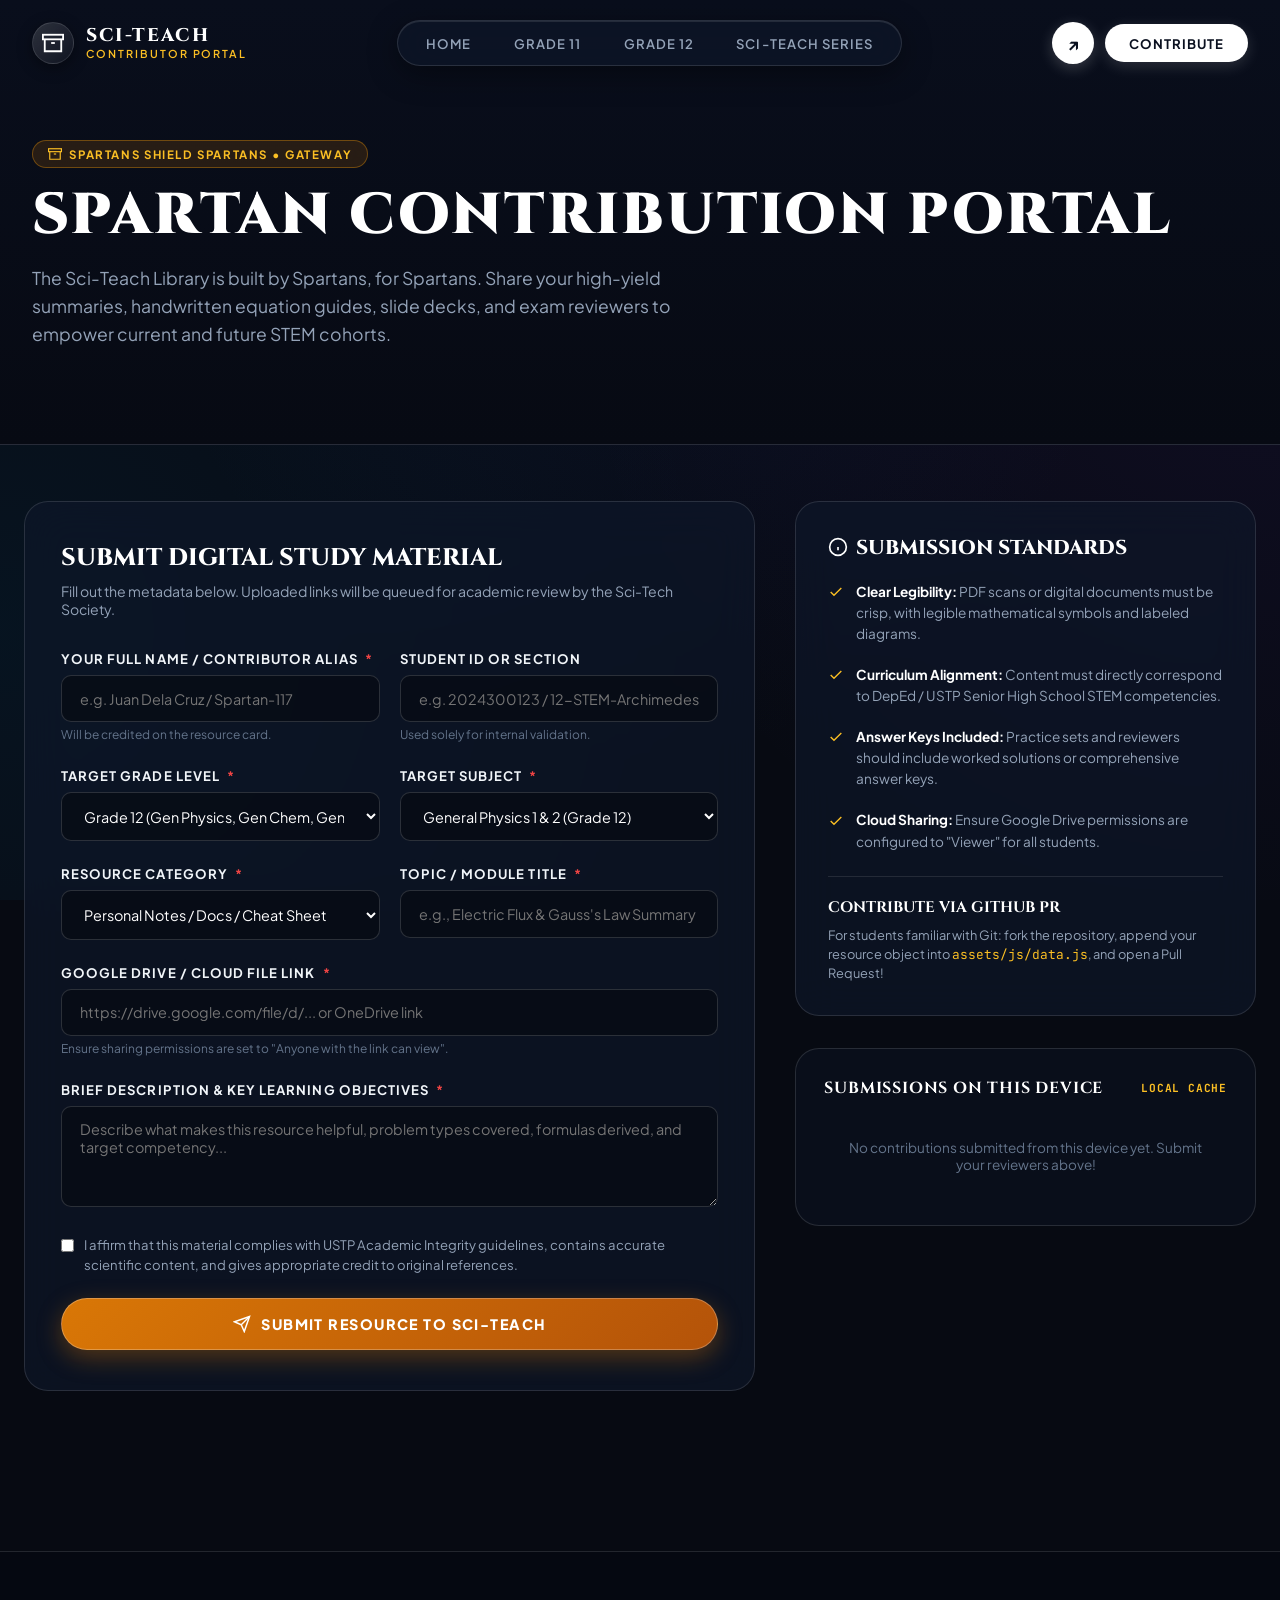
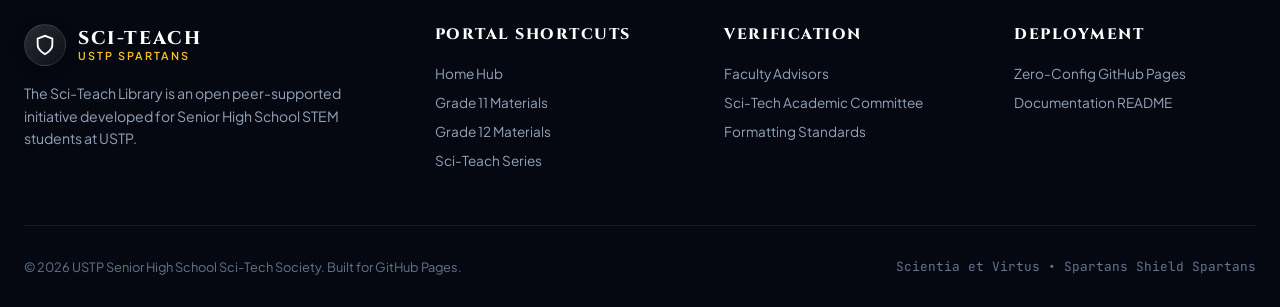
==== contribute.html @ 0558705a "feat: launch Sci-Teach Library for USTP SHS STEM Spartans" ====
<!DOCTYPE html>
<html lang="en">
<head>
  <meta charset="UTF-8">
  <meta name="viewport" content="width=device-width, initial-scale=1.0">
  <title>Contribution Portal | Sci-Teach Library</title>
  <meta name="description" content="Submit reviewers, lecture notes, formula sheets, or study materials to empower fellow USTP SHS STEM Spartans.">
  <meta name="theme-color" content="#070a13">

  <link rel="stylesheet" href="assets/css/style.css">
</head>
<body data-page="contribute">

  <!-- TOP FLOATING GLASSMORPHIC PILL NAVIGATION -->
  <header class="site-header" role="banner">
    <div class="nav-container">
      
      <a href="index.html" class="brand-logo" aria-label="Sci-Teach Library Home">
        <div class="brand-icon-wrap">
          <svg width="22" height="22" viewBox="0 0 24 24" fill="none" stroke="currentColor" stroke-width="2">
            <polyline points="21 8 21 21 3 21 3 8"></polyline>
            <rect x="1" y="3" width="22" height="5"></rect>
            <line x1="10" y1="12" x2="14" y2="12"></line>
          </svg>
        </div>
        <div class="brand-title-group">
          <span class="brand-title">Sci-Teach</span>
          <span class="brand-subtitle">Contributor Portal</span>
        </div>
      </a>

      <nav class="center-nav-pill" role="navigation" aria-label="Main Navigation">
        <a href="index.html" class="nav-link">Home</a>
        <a href="grade-11.html" class="nav-link">Grade 11</a>
        <a href="grade-12.html" class="nav-link">Grade 12</a>
        <a href="series.html" class="nav-link">Sci-Teach Series</a>
      </nav>

      <div class="nav-actions">
        <a href="contribute.html" class="circle-arrow-btn" title="Submit Resources" aria-label="Submit Resources">↗</a>
        <a href="contribute.html" class="nav-cta-pill">
          <span>Contribute</span>
        </a>
      </div>

      <button class="mobile-toggle" aria-label="Toggle Navigation Menu" aria-expanded="false">
        <svg width="24" height="24" viewBox="0 0 24 24" fill="none" stroke="currentColor" stroke-width="2">
          <line x1="3" y1="12" x2="21" y2="12"></line>
          <line x1="3" y1="6" x2="21" y2="6"></line>
          <line x1="3" y1="18" x2="21" y2="18"></line>
        </svg>
      </button>

    </div>
  </header>

  <!-- MOBILE SLIDE-OVER DRAWER -->
  <div class="mobile-drawer" role="dialog" aria-modal="true">
    <nav class="mobile-drawer-links">
      <a href="index.html" class="mobile-drawer-link">Home Hub</a>
      <a href="grade-11.html" class="mobile-drawer-link">Grade 11 Resources</a>
      <a href="grade-12.html" class="mobile-drawer-link">Grade 12 Resources</a>
      <a href="series.html" class="mobile-drawer-link">Sci-Teach Series</a>
      <a href="contribute.html" class="mobile-drawer-link active">Contribute Portal</a>
    </nav>
  </div>

  <main>
    <!-- PAGE HERO HEADER -->
    <header class="page-hero">
      <div class="page-hero-inner">
        <span class="section-pill-badge badge-gold">
          <svg width="14" height="14" viewBox="0 0 24 24" fill="none" stroke="currentColor" stroke-width="2"><polyline points="21 8 21 21 3 21 3 8"></polyline><rect x="1" y="3" width="22" height="5"></rect><line x1="10" y1="12" x2="14" y2="12"></line></svg>
          Spartans Shield Spartans • Gateway
        </span>
        <h1 class="page-title">Spartan Contribution Portal</h1>
        <p class="page-description">
          The Sci-Teach Library is built by Spartans, for Spartans. Share your high-yield summaries, handwritten equation guides, slide decks, and exam reviewers to empower current and future STEM cohorts.
        </p>
      </div>
    </header>

    <!-- FORM & GUIDELINES CONTAINER -->
    <section class="container" style="padding-top: 3.5rem; padding-bottom: 6rem;">
      <div class="contribute-grid">
        
        <!-- SUBMISSION FORM -->
        <div class="contribute-form-card">
          <h2 style="font-family: var(--font-serif); font-size: 1.5rem; font-weight: 800; color: #fff; margin-bottom: 0.5rem; text-transform: uppercase;">
            Submit Digital Study Material
          </h2>
          <p style="font-size: 0.88rem; color: var(--text-muted); margin-bottom: 2rem;">
            Fill out the metadata below. Uploaded links will be queued for academic review by the Sci-Tech Society.
          </p>

          <form id="contributeForm">
            
            <div class="form-row">
              <div class="form-group">
                <label for="contributorName" class="form-label">
                  Your Full Name / Contributor Alias <span class="required">*</span>
                </label>
                <input 
                  type="text" 
                  id="contributorName" 
                  class="form-input" 
                  placeholder="e.g. Juan Dela Cruz / Spartan-117" 
                  required
                >
                <span class="form-hint">Will be credited on the resource card.</span>
              </div>

              <div class="form-group">
                <label for="studentId" class="form-label">
                  Student ID or Section
                </label>
                <input 
                  type="text" 
                  id="studentId" 
                  class="form-input" 
                  placeholder="e.g. 2024300123 / 12-STEM-Archimedes"
                >
                <span class="form-hint">Used solely for internal validation.</span>
              </div>
            </div>

            <div class="form-row">
              <div class="form-group">
                <label for="gradeLevel" class="form-label">
                  Target Grade Level <span class="required">*</span>
                </label>
                <select id="gradeLevel" class="form-select" required>
                  <option value="11">Grade 11 (Earth & Life, Physical Sci)</option>
                  <option value="12" selected>Grade 12 (Gen Physics, Gen Chem, Gen Bio)</option>
                </select>
              </div>

              <div class="form-group">
                <label for="targetSubject" class="form-label">
                  Target Subject <span class="required">*</span>
                </label>
                <select id="targetSubject" class="form-select" required>
                  <!-- Populated dynamically based on Grade Level -->
                </select>
              </div>
            </div>

            <div class="form-row">
              <div class="form-group">
                <label for="resourceType" class="form-label">
                  Resource Category <span class="required">*</span>
                </label>
                <select id="resourceType" class="form-select" required>
                  <option value="Personal Notes/Docs">Personal Notes / Docs / Cheat Sheet</option>
                  <option value="Readable/Text">Readable / Text (Handout or PDF)</option>
                  <option value="Practice Exercises">Practice Exercises / Formative Reviewer</option>
                  <option value="Watchable/Video">Watchable / Video / Reel Tutorial</option>
                </select>
              </div>

              <div class="form-group">
                <label for="topicTitle" class="form-label">
                  Topic / Module Title <span class="required">*</span>
                </label>
                <input 
                  type="text" 
                  id="topicTitle" 
                  class="form-input" 
                  placeholder="e.g., Electric Flux & Gauss's Law Summary" 
                  required
                >
              </div>
            </div>

            <div class="form-group">
              <label for="driveLink" class="form-label">
                Google Drive / Cloud File Link <span class="required">*</span>
              </label>
              <input 
                type="url" 
                id="driveLink" 
                class="form-input" 
                placeholder="https://drive.google.com/file/d/... or OneDrive link" 
                required
              >
              <span class="form-hint">Ensure sharing permissions are set to "Anyone with the link can view".</span>
            </div>

            <div class="form-group">
              <label for="description" class="form-label">
                Brief Description & Key Learning Objectives <span class="required">*</span>
              </label>
              <textarea 
                id="description" 
                class="form-textarea" 
                rows="4" 
                placeholder="Describe what makes this resource helpful, problem types covered, formulas derived, and target competency..." 
                required
              ></textarea>
            </div>

            <div class="form-group">
              <label class="form-checkbox-label">
                <input type="checkbox" required>
                <span>
                  I affirm that this material complies with USTP Academic Integrity guidelines, contains accurate scientific content, and gives appropriate credit to original references.
                </span>
              </label>
            </div>

            <button type="submit" class="btn-submit-portal">
              <svg width="18" height="18" viewBox="0 0 24 24" fill="none" stroke="currentColor" stroke-width="2"><path d="M22 2L11 13"></path><polygon points="22 2 15 22 11 13 2 9 22 2"></polygon></svg>
              <span>Submit Resource to Sci-Teach</span>
            </button>

          </form>
        </div>

        <!-- GUIDELINES & LOCAL SUBMISSIONS SIDEBAR -->
        <div>
          <div class="guidelines-card">
            <h3>
              <svg width="20" height="20" viewBox="0 0 24 24" fill="none" stroke="currentColor" stroke-width="2"><circle cx="12" cy="12" r="10"></circle><line x1="12" y1="16" x2="12" y2="12"></line><line x1="12" y1="8" x2="12.01" y2="8"></line></svg>
              Submission Standards
            </h3>

            <div class="guideline-item">
              <svg width="16" height="16" viewBox="0 0 24 24" fill="none" stroke="currentColor" stroke-width="2"><polyline points="20 6 9 17 4 12"></polyline></svg>
              <div>
                <strong style="color: #fff;">Clear Legibility:</strong> PDF scans or digital documents must be crisp, with legible mathematical symbols and labeled diagrams.
              </div>
            </div>

            <div class="guideline-item">
              <svg width="16" height="16" viewBox="0 0 24 24" fill="none" stroke="currentColor" stroke-width="2"><polyline points="20 6 9 17 4 12"></polyline></svg>
              <div>
                <strong style="color: #fff;">Curriculum Alignment:</strong> Content must directly correspond to DepEd / USTP Senior High School STEM competencies.
              </div>
            </div>

            <div class="guideline-item">
              <svg width="16" height="16" viewBox="0 0 24 24" fill="none" stroke="currentColor" stroke-width="2"><polyline points="20 6 9 17 4 12"></polyline></svg>
              <div>
                <strong style="color: #fff;">Answer Keys Included:</strong> Practice sets and reviewers should include worked solutions or comprehensive answer keys.
              </div>
            </div>

            <div class="guideline-item">
              <svg width="16" height="16" viewBox="0 0 24 24" fill="none" stroke="currentColor" stroke-width="2"><polyline points="20 6 9 17 4 12"></polyline></svg>
              <div>
                <strong style="color: #fff;">Cloud Sharing:</strong> Ensure Google Drive permissions are configured to "Viewer" for all students.
              </div>
            </div>

            <div style="margin-top: 1.5rem; padding-top: 1.25rem; border-top: 1px solid rgba(255, 255, 255, 0.1);">
              <h4 style="font-family: var(--font-serif); font-size: 0.95rem; color: #fff; margin-bottom: 0.5rem; text-transform: uppercase;">
                Contribute via GitHub PR
              </h4>
              <p style="font-size: 0.8rem; color: var(--text-muted); line-height: 1.5;">
                For students familiar with Git: fork the repository, append your resource object into <code style="color: var(--theme-gold-light); font-family: var(--font-mono);">assets/js/data.js</code>, and open a Pull Request!
              </p>
            </div>
          </div>

          <!-- RECENT SUBMISSIONS ON THIS DEVICE (LOCAL STORAGE) -->
          <div class="recent-submissions-card">
            <h4 style="font-family: var(--font-serif); font-size: 1rem; color: #fff; text-transform: uppercase; letter-spacing: 0.05em; display: flex; align-items: center; justify-content: space-between;">
              <span>Submissions On This Device</span>
              <span style="font-size: 0.7rem; color: var(--theme-gold-light); font-family: var(--font-mono);">Local Cache</span>
            </h4>
            <div id="userSubmissionsList" class="recent-sub-list">
              <!-- Rendered via app.js from localStorage -->
            </div>
          </div>

        </div>

      </div>
    </section>
  </main>

  <!-- SUCCESS / CONFIRMATION MODAL -->
  <div id="resourceModal" class="modal-overlay" role="dialog" aria-modal="true">
    <div class="modal-container">
      <button onclick="closeModal()" class="modal-close-btn" aria-label="Close modal">✕</button>
      <div id="modalContent"></div>
    </div>
  </div>

  <!-- FOOTER -->
  <footer class="site-footer" role="contentinfo">
    <div class="container">
      <div class="footer-grid">
        <div class="footer-brand">
          <div class="brand-logo">
            <div class="brand-icon-wrap">
              <svg width="22" height="22" viewBox="0 0 24 24" fill="none" stroke="currentColor" stroke-width="2"><path d="M12 22s8-4 8-10V5l-8-3-8 3v7c0 6 8 10 8 10z"></path></svg>
            </div>
            <div class="brand-title-group">
              <span class="brand-title">Sci-Teach</span>
              <span class="brand-subtitle">USTP Spartans</span>
            </div>
          </div>
          <p>The Sci-Teach Library is an open peer-supported initiative developed for Senior High School STEM students at USTP.</p>
        </div>

        <div>
          <h4 class="footer-col-title">Portal Shortcuts</h4>
          <div class="footer-links">
            <a href="index.html">Home Hub</a>
            <a href="grade-11.html">Grade 11 Materials</a>
            <a href="grade-12.html">Grade 12 Materials</a>
            <a href="series.html">Sci-Teach Series</a>
          </div>
        </div>

        <div>
          <h4 class="footer-col-title">Verification</h4>
          <div class="footer-links">
            <a href="contribute.html">Faculty Advisors</a>
            <a href="contribute.html">Sci-Tech Academic Committee</a>
            <a href="contribute.html">Formatting Standards</a>
          </div>
        </div>

        <div>
          <h4 class="footer-col-title">Deployment</h4>
          <div class="footer-links">
            <a href="https://pages.github.com/" target="_blank" rel="noopener noreferrer">Zero-Config GitHub Pages</a>
            <a href="README.md" target="_blank">Documentation README</a>
          </div>
        </div>
      </div>

      <div class="footer-bottom">
        <div>© 2026 USTP Senior High School Sci-Tech Society. Built for GitHub Pages.</div>
        <div style="font-family: var(--font-mono);">Scientia et Virtus • Spartans Shield Spartans</div>
      </div>
    </div>
  </footer>

  <script src="assets/js/data.js"></script>
  <script src="assets/js/app.js"></script>
</body>
</html>
---- assets/css/style.css ----
/* ===================================================================
   SCI-TEACH LIBRARY — OFFICIAL STYLESHEET
   University of Science and Technology of Southern Philippines (USTP)
   Senior High School STEM Program ("Spartans")
   Aesthetic: Spartan Cinematic Sci-Fi / Glassmorphism / Modern High-Tech
   =================================================================== */

@import url('https://fonts.googleapis.com/css2?family=Cinzel:wght@500;600;700;800;900&family=Plus+Jakarta+Sans:ital,wght@0,300;0,400;0,500;0,600;0,700;0,800;1,400;1,600&family=JetBrains+Mono:wght@400;500;600&display=swap');

/* --- ROOT VARIABLES & COLOR THEMES --- */
:root {
  /* Core Brand Colors */
  --color-bg-dark: #070a12;
  --color-bg-deep: #0b1120;
  --color-bg-card: rgba(15, 23, 42, 0.72);
  --color-bg-card-hover: rgba(30, 41, 59, 0.85);
  
  --color-primary: #1e3a8a;          /* Science Blue */
  --color-primary-light: #3b82f6;
  --color-primary-glow: rgba(59, 130, 246, 0.35);

  /* Grade & Hub Palette */
  --theme-g11: #0284c7;             /* Soft Sky Blue / Cyan */
  --theme-g11-glow: rgba(2, 132, 199, 0.3);
  --theme-g11-light: #38bdf8;
  --theme-g11-bg: rgba(2, 132, 199, 0.12);

  --theme-g12: #059669;             /* Bio/Chem Emerald Green */
  --theme-g12-glow: rgba(5, 150, 105, 0.3);
  --theme-g12-light: #34d399;
  --theme-g12-bg: rgba(5, 150, 105, 0.12);

  --theme-series: #7c3aed;          /* Sci-Teach Series Vibrant Violet */
  --theme-series-glow: rgba(124, 58, 237, 0.35);
  --theme-series-light: #a78bfa;
  --theme-series-bg: rgba(124, 58, 237, 0.12);

  --theme-gold: #d97706;            /* Spartan Spartan Gold / Bronze */
  --theme-gold-light: #fbbf24;
  --theme-gold-glow: rgba(245, 158, 11, 0.35);

  /* Glassmorphism Specs */
  --glass-bg: rgba(15, 23, 42, 0.65);
  --glass-border: rgba(255, 255, 255, 0.12);
  --glass-border-hover: rgba(255, 255, 255, 0.28);
  --glass-highlight: rgba(255, 255, 255, 0.08);
  --glass-blur: blur(20px);
  --glass-blur-sm: blur(12px);

  /* Typography */
  --font-serif: 'Cinzel', Georgia, 'Times New Roman', serif;
  --font-sans: 'Plus Jakarta Sans', system-ui, -apple-system, sans-serif;
  --font-mono: 'JetBrains Mono', monospace;

  /* Text Colors */
  --text-pure: #ffffff;
  --text-main: #f1f5f9;
  --text-muted: #94a3b8;
  --text-subtle: #64748b;

  /* Shadows & Radius */
  --radius-xs: 6px;
  --radius-sm: 10px;
  --radius-md: 16px;
  --radius-lg: 24px;
  --radius-full: 9999px;

  --shadow-subtle: 0 4px 20px rgba(0, 0, 0, 0.35);
  --shadow-card: 0 10px 30px -5px rgba(0, 0, 0, 0.6), 0 0 0 1px var(--glass-border);
  --shadow-glow: 0 0 35px rgba(59, 130, 246, 0.2);
  --shadow-gold: 0 0 30px rgba(217, 119, 6, 0.25);

  /* Layout */
  --container-max: 1280px;
  --header-height: 84px;
  --transition: all 0.28s cubic-bezier(0.16, 1, 0.3, 1);
}

/* --- RESET & GLOBAL STYLES --- */
*, *::before, *::after {
  box-sizing: border-box;
  margin: 0;
  padding: 0;
}

html {
  font-size: 16px;
  scroll-behavior: smooth;
  background-color: var(--color-bg-dark);
  color: var(--text-main);
  font-family: var(--font-sans);
  -webkit-font-smoothing: antialiased;
  -moz-osx-font-smoothing: grayscale;
}

body {
  min-height: 100vh;
  display: flex;
  flex-direction: column;
  overflow-x: hidden;
  background-color: var(--color-bg-dark);
  background-image: 
    radial-gradient(ellipse at 50% 0%, rgba(30, 58, 138, 0.18) 0%, transparent 60%),
    radial-gradient(circle at 100% 30%, rgba(124, 58, 237, 0.08) 0%, transparent 50%),
    radial-gradient(circle at 0% 70%, rgba(2, 132, 199, 0.08) 0%, transparent 50%);
  background-attachment: fixed;
}

img {
  max-width: 100%;
  display: block;
}

a {
  color: inherit;
  text-decoration: none;
  transition: var(--transition);
}

button, input, select, textarea {
  font-family: inherit;
  font-size: inherit;
  color: inherit;
  border: none;
  outline: none;
  background: none;
}

button {
  cursor: pointer;
}

ul, ol {
  list-style: none;
}

.container {
  width: 100%;
  max-width: var(--container-max);
  margin: 0 auto;
  padding: 0 1.5rem;
}

/* --- FLOATING CINEMATIC NAVIGATION (EXACT LAYOUT REFERENCE) --- */
.site-header {
  position: fixed;
  top: 0;
  left: 0;
  right: 0;
  z-index: 1000;
  padding: 1.25rem 2rem;
  transition: var(--transition);
}

.site-header.scrolled {
  padding: 0.85rem 2rem;
  background: rgba(7, 10, 18, 0.85);
  backdrop-filter: var(--glass-blur);
  border-bottom: 1px solid var(--glass-border);
}

.nav-container {
  max-width: var(--container-max);
  margin: 0 auto;
  display: flex;
  align-items: center;
  justify-content: space-between;
  gap: 1.5rem;
}

/* Brand Logo */
.brand-logo {
  display: flex;
  align-items: center;
  gap: 0.75rem;
  text-decoration: none;
  z-index: 10;
}

.brand-icon-wrap {
  width: 42px;
  height: 42px;
  border-radius: var(--radius-full);
  background: linear-gradient(135deg, rgba(255, 255, 255, 0.15), rgba(255, 255, 255, 0.03));
  border: 1px solid var(--glass-border);
  display: flex;
  align-items: center;
  justify-content: center;
  color: #fff;
  box-shadow: 0 4px 15px rgba(0, 0, 0, 0.4);
  backdrop-filter: var(--glass-blur-sm);
  transition: var(--transition);
}

.brand-logo:hover .brand-icon-wrap {
  transform: scale(1.06);
  border-color: rgba(255, 255, 255, 0.35);
  box-shadow: 0 0 20px var(--color-primary-glow);
}

.brand-title-group {
  display: flex;
  flex-direction: column;
}

.brand-title {
  font-family: var(--font-serif);
  font-size: 1.15rem;
  font-weight: 800;
  letter-spacing: 0.12em;
  color: var(--text-pure);
  text-transform: uppercase;
  line-height: 1.1;
}

.brand-subtitle {
  font-size: 0.68rem;
  font-weight: 600;
  letter-spacing: 0.18em;
  color: var(--theme-gold-light);
  text-transform: uppercase;
}

/* Center Pill Nav Bar */
.center-nav-pill {
  display: flex;
  align-items: center;
  gap: 0.35rem;
  padding: 0.35rem 0.6rem;
  background: rgba(15, 23, 42, 0.65);
  border: 1px solid var(--glass-border);
  border-radius: var(--radius-full);
  backdrop-filter: var(--glass-blur);
  box-shadow: 0 8px 30px rgba(0, 0, 0, 0.4), inset 0 1px 0 rgba(255, 255, 255, 0.1);
  transition: var(--transition);
}

.center-nav-pill:hover {
  border-color: rgba(255, 255, 255, 0.22);
}

.nav-link {
  padding: 0.5rem 1.15rem;
  font-size: 0.82rem;
  font-weight: 600;
  letter-spacing: 0.08em;
  text-transform: uppercase;
  color: var(--text-muted);
  border-radius: var(--radius-full);
  transition: var(--transition);
  white-space: nowrap;
}

.nav-link:hover {
  color: var(--text-pure);
  background: rgba(255, 255, 255, 0.08);
}

.nav-link.active {
  color: #fff;
  background: rgba(255, 255, 255, 0.18);
  box-shadow: 0 2px 10px rgba(0, 0, 0, 0.3), inset 0 1px 0 rgba(255, 255, 255, 0.2);
}

/* Nav Actions (Arrow + Pill CTA) */
.nav-actions {
  display: flex;
  align-items: center;
  gap: 0.65rem;
  z-index: 10;
}

.circle-arrow-btn {
  width: 42px;
  height: 42px;
  border-radius: var(--radius-full);
  background: #ffffff;
  color: #0b1120;
  display: flex;
  align-items: center;
  justify-content: center;
  font-size: 1.1rem;
  font-weight: 700;
  transition: var(--transition);
  box-shadow: 0 4px 15px rgba(255, 255, 255, 0.2);
}

.circle-arrow-btn:hover {
  transform: scale(1.08) rotate(45deg);
  background: #f8fafc;
  box-shadow: 0 0 25px rgba(255, 255, 255, 0.4);
}

.nav-cta-pill {
  padding: 0.65rem 1.5rem;
  border-radius: var(--radius-full);
  background: #ffffff;
  color: #0b1120;
  font-size: 0.82rem;
  font-weight: 700;
  letter-spacing: 0.08em;
  text-transform: uppercase;
  transition: var(--transition);
  box-shadow: 0 4px 15px rgba(255, 255, 255, 0.15);
  display: inline-flex;
  align-items: center;
  gap: 0.45rem;
}

.nav-cta-pill:hover {
  transform: translateY(-2px);
  background: #f1f5f9;
  box-shadow: 0 6px 20px rgba(255, 255, 255, 0.3);
}

/* Mobile Toggle */
.mobile-toggle {
  display: none;
  width: 44px;
  height: 44px;
  border-radius: var(--radius-full);
  background: var(--glass-bg);
  border: 1px solid var(--glass-border);
  color: #fff;
  align-items: center;
  justify-content: center;
  cursor: pointer;
  z-index: 100;
}

/* Mobile Drawer */
.mobile-drawer {
  position: fixed;
  inset: 0;
  background: rgba(7, 10, 18, 0.95);
  backdrop-filter: blur(25px);
  z-index: 999;
  display: flex;
  flex-direction: column;
  padding: 6rem 2rem 3rem;
  transform: translateY(-100%);
  opacity: 0;
  pointer-events: none;
  transition: transform 0.4s cubic-bezier(0.16, 1, 0.3, 1), opacity 0.3s ease;
}

.mobile-drawer.open {
  transform: translateY(0);
  opacity: 1;
  pointer-events: auto;
}

.mobile-drawer-links {
  display: flex;
  flex-direction: column;
  gap: 1.25rem;
  margin-bottom: 2rem;
}

.mobile-drawer-link {
  font-family: var(--font-serif);
  font-size: 1.35rem;
  font-weight: 700;
  letter-spacing: 0.08em;
  color: var(--text-muted);
  text-transform: uppercase;
  display: flex;
  align-items: center;
  justify-content: space-between;
  padding-bottom: 0.75rem;
  border-bottom: 1px solid rgba(255, 255, 255, 0.08);
}

.mobile-drawer-link.active,
.mobile-drawer-link:hover {
  color: #fff;
  border-color: var(--color-primary-light);
}

/* --- HERO COVER (EXACT SPARTAN CINEMATIC REFERENCE) --- */
.hero-cinematic {
  position: relative;
  min-height: 100vh;
  display: flex;
  align-items: center;
  padding: calc(var(--header-height) + 3rem) 2rem 5rem;
  overflow: hidden;
  background-color: #070a13;
}

/* Background Artwork Layer */
.hero-backdrop {
  position: absolute;
  inset: 0;
  z-index: 1;
  background-size: cover;
  background-position: center right;
  background-repeat: no-repeat;
  transition: transform 0.5s ease;
}

/* Ethereal atmosphere gradients over backdrop */
.hero-overlay {
  position: absolute;
  inset: 0;
  z-index: 2;
  background: 
    radial-gradient(circle at 75% 45%, transparent 15%, rgba(7, 10, 19, 0.4) 40%, #070a13 85%),
    linear-gradient(to right, #070a13 0%, rgba(7, 10, 19, 0.85) 35%, rgba(7, 10, 19, 0.2) 65%, rgba(7, 10, 19, 0.75) 100%),
    linear-gradient(to bottom, rgba(7, 10, 19, 0.3) 0%, transparent 40%, rgba(7, 10, 19, 0.95) 90%, #070a13 100%);
  pointer-events: none;
}

/* Ambient glow accents */
.hero-glow-orb {
  position: absolute;
  border-radius: 50%;
  filter: blur(100px);
  pointer-events: none;
  z-index: 2;
}

.hero-glow-1 {
  width: 450px;
  height: 450px;
  background: rgba(30, 58, 138, 0.3);
  top: 15%;
  left: 5%;
}

.hero-glow-2 {
  width: 500px;
  height: 500px;
  background: rgba(217, 119, 6, 0.15);
  top: 25%;
  right: 15%;
}

/* Hero Content Grid */
.hero-inner {
  position: relative;
  z-index: 10;
  max-width: var(--container-max);
  margin: 0 auto;
  width: 100%;
  display: grid;
  grid-template-columns: 1.15fr 0.85fr;
  align-items: center;
  gap: 3rem;
}

/* Hero Left: Headline & Description */
.hero-left {
  display: flex;
  flex-direction: column;
  max-width: 680px;
}

.hero-pill-tag {
  display: inline-flex;
  align-items: center;
  gap: 0.5rem;
  padding: 0.35rem 0.95rem;
  border-radius: var(--radius-full);
  background: rgba(217, 119, 6, 0.12);
  border: 1px solid rgba(245, 158, 11, 0.35);
  color: var(--theme-gold-light);
  font-size: 0.72rem;
  font-weight: 700;
  letter-spacing: 0.15em;
  text-transform: uppercase;
  margin-bottom: 1.5rem;
  width: fit-content;
  backdrop-filter: var(--glass-blur-sm);
}

.hero-pill-tag .pulse-dot {
  width: 7px;
  height: 7px;
  border-radius: 50%;
  background: var(--theme-gold-light);
  box-shadow: 0 0 10px var(--theme-gold-light);
  animation: pulse 2s infinite ease-in-out;
}

@keyframes pulse {
  0%, 100% { opacity: 1; transform: scale(1); }
  50% { opacity: 0.4; transform: scale(0.85); }
}

/* The Exact Hero Headline from Reference */
.hero-title {
  font-family: var(--font-serif);
  font-size: clamp(2.8rem, 5.5vw, 4.6rem);
  font-weight: 900;
  line-height: 1.04;
  letter-spacing: 0.02em;
  text-transform: uppercase;
  color: #ffffff;
  margin-bottom: 1.75rem;
  text-shadow: 0 8px 30px rgba(0, 0, 0, 0.8);
}

.hero-title .headline-dash {
  color: rgba(255, 255, 255, 0.4);
  font-weight: 400;
  margin-right: 0.25rem;
}

.hero-title .highlight-gold {
  background: linear-gradient(135deg, #ffffff 30%, #fef08a 70%, #d97706 100%);
  -webkit-background-clip: text;
  -webkit-text-fill-color: transparent;
  display: block;
}

/* Left vertical line accent with paragraph (Matches Image) */
.hero-desc-wrapper {
  position: relative;
  border-left: 2px solid rgba(255, 255, 255, 0.35);
  padding-left: 1.5rem;
  margin-bottom: 2.25rem;
}

.hero-description {
  font-size: clamp(0.95rem, 1.2vw, 1.08rem);
  line-height: 1.65;
  color: var(--text-muted);
  font-weight: 400;
  max-width: 560px;
}

.hero-description strong {
  color: #fff;
  font-weight: 600;
}

/* Hero CTA Buttons */
.hero-actions {
  display: flex;
  flex-wrap: wrap;
  align-items: center;
  gap: 1rem;
}

.btn-hero-primary {
  padding: 0.85rem 1.85rem;
  border-radius: var(--radius-full);
  background: linear-gradient(135deg, #0284c7, #1e3a8a);
  color: #fff;
  font-size: 0.88rem;
  font-weight: 700;
  letter-spacing: 0.08em;
  text-transform: uppercase;
  border: 1px solid rgba(255, 255, 255, 0.2);
  box-shadow: 0 8px 25px rgba(2, 132, 199, 0.35);
  display: inline-flex;
  align-items: center;
  gap: 0.6rem;
  transition: var(--transition);
}

.btn-hero-primary:hover {
  transform: translateY(-2px);
  box-shadow: 0 12px 30px rgba(2, 132, 199, 0.5);
  border-color: rgba(255, 255, 255, 0.4);
}

.btn-hero-secondary {
  padding: 0.85rem 1.75rem;
  border-radius: var(--radius-full);
  background: rgba(15, 23, 42, 0.6);
  color: var(--text-main);
  font-size: 0.88rem;
  font-weight: 600;
  letter-spacing: 0.06em;
  text-transform: uppercase;
  border: 1px solid var(--glass-border);
  backdrop-filter: var(--glass-blur-sm);
  display: inline-flex;
  align-items: center;
  gap: 0.5rem;
  transition: var(--transition);
}

.btn-hero-secondary:hover {
  background: rgba(30, 41, 59, 0.8);
  color: #fff;
  border-color: rgba(255, 255, 255, 0.3);
  transform: translateY(-2px);
}

/* Hero Right: Floating Glassmorphic Cards (Exact Mockup Match) */
.hero-right {
  display: flex;
  flex-direction: column;
  align-items: flex-end;
  gap: 1.5rem;
  position: relative;
}

.hero-widgets-cluster {
  display: flex;
  align-items: flex-end;
  gap: 1.25rem;
  width: 100%;
  justify-content: flex-end;
}

/* Large Iridescent Holographic Card (Matching Image) */
.holographic-glass-card {
  width: 290px;
  background: linear-gradient(145deg, 
    rgba(255, 255, 255, 0.16) 0%, 
    rgba(255, 255, 255, 0.04) 40%, 
    rgba(147, 197, 253, 0.1) 70%, 
    rgba(192, 132, 252, 0.12) 100%
  );
  backdrop-filter: blur(25px);
  -webkit-backdrop-filter: blur(25px);
  border: 1px solid rgba(255, 255, 255, 0.25);
  border-radius: var(--radius-lg);
  padding: 1.75rem 1.5rem;
  box-shadow: 
    0 20px 45px rgba(0, 0, 0, 0.5), 
    inset 0 1px 1px rgba(255, 255, 255, 0.35),
    0 0 25px rgba(168, 85, 247, 0.15);
  position: relative;
  overflow: hidden;
  transition: var(--transition);
  animation: floatSlow 6s ease-in-out infinite;
}

.holographic-glass-card::before {
  content: '';
  position: absolute;
  inset: -100%;
  background: conic-gradient(
    from 180deg at 50% 50%,
    rgba(255, 255, 255, 0) 0deg,
    rgba(255, 255, 255, 0.12) 60deg,
    rgba(147, 197, 253, 0.2) 120deg,
    rgba(244, 114, 182, 0.15) 180deg,
    rgba(255, 255, 255, 0) 360deg
  );
  filter: blur(20px);
  pointer-events: none;
  animation: rotateShimmer 10s linear infinite;
}

@keyframes rotateShimmer {
  0% { transform: rotate(0deg); }
  100% { transform: rotate(360deg); }
}

@keyframes floatSlow {
  0%, 100% { transform: translateY(0); }
  50% { transform: translateY(-8px); }
}

.holographic-glass-card:hover {
  transform: translateY(-6px) scale(1.02);
  border-color: rgba(255, 255, 255, 0.4);
  box-shadow: 0 25px 50px rgba(0, 0, 0, 0.6), 0 0 30px rgba(147, 197, 253, 0.25);
}

.holo-icon-badge {
  width: 44px;
  height: 44px;
  border-radius: var(--radius-sm);
  background: rgba(255, 255, 255, 0.15);
  border: 1px solid rgba(255, 255, 255, 0.3);
  display: flex;
  align-items: center;
  justify-content: center;
  color: #fff;
  font-size: 1.25rem;
  margin-bottom: 3.5rem;
  box-shadow: 0 4px 15px rgba(0, 0, 0, 0.2);
}

.holo-card-title {
  font-family: var(--font-serif);
  font-size: 1.15rem;
  font-weight: 800;
  line-height: 1.15;
  letter-spacing: 0.05em;
  text-transform: uppercase;
  color: #ffffff;
  margin-bottom: 0.75rem;
  text-shadow: 0 2px 10px rgba(0, 0, 0, 0.5);
}

.holo-card-desc {
  font-size: 0.75rem;
  line-height: 1.5;
  color: rgba(255, 255, 255, 0.85);
  margin-bottom: 1rem;
}

.holo-card-footer {
  display: flex;
  align-items: center;
  justify-content: space-between;
  padding-top: 0.75rem;
  border-top: 1px solid rgba(255, 255, 255, 0.15);
  font-size: 0.7rem;
  color: rgba(255, 255, 255, 0.7);
  font-family: var(--font-mono);
}

/* Secondary Floating Card (Spartan Helm Widget) */
.spartan-helm-card {
  width: 175px;
  background: rgba(11, 17, 32, 0.75);
  backdrop-filter: blur(20px);
  border: 1px solid rgba(255, 255, 255, 0.15);
  border-radius: var(--radius-md);
  padding: 1.25rem 1rem;
  box-shadow: 0 15px 35px rgba(0, 0, 0, 0.5), inset 0 1px 0 rgba(255, 255, 255, 0.15);
  display: flex;
  flex-direction: column;
  align-items: center;
  text-align: center;
  animation: floatSlowAlt 7s ease-in-out infinite;
}

@keyframes floatSlowAlt {
  0%, 100% { transform: translateY(0); }
  50% { transform: translateY(6px); }
}

.helm-graphic-box {
  width: 72px;
  height: 72px;
  border-radius: var(--radius-md);
  background: linear-gradient(135deg, rgba(217, 119, 6, 0.25), rgba(15, 23, 42, 0.8));
  border: 1px solid rgba(245, 158, 11, 0.3);
  display: flex;
  align-items: center;
  justify-content: center;
  margin-bottom: 0.85rem;
  box-shadow: 0 0 20px rgba(217, 119, 6, 0.2);
}

.helm-graphic-box svg {
  width: 44px;
  height: 44px;
  color: var(--theme-gold-light);
}

.helm-card-label {
  font-family: var(--font-serif);
  font-size: 0.8rem;
  font-weight: 700;
  text-transform: uppercase;
  letter-spacing: 0.08em;
  color: #fff;
  margin-bottom: 0.25rem;
}

.helm-card-sub {
  font-size: 0.68rem;
  color: var(--text-muted);
  font-family: var(--font-mono);
}

/* --- SECTION COMMON HEADINGS --- */
.section-header {
  text-align: center;
  max-width: 720px;
  margin: 0 auto 3.5rem;
}

.section-pill-badge {
  display: inline-flex;
  align-items: center;
  gap: 0.45rem;
  padding: 0.35rem 0.95rem;
  border-radius: var(--radius-full);
  font-size: 0.72rem;
  font-weight: 700;
  letter-spacing: 0.14em;
  text-transform: uppercase;
  margin-bottom: 1rem;
  backdrop-filter: var(--glass-blur-sm);
}

.badge-blue {
  background: var(--theme-g11-bg);
  border: 1px solid rgba(2, 132, 199, 0.35);
  color: var(--theme-g11-light);
}

.badge-green {
  background: var(--theme-g12-bg);
  border: 1px solid rgba(5, 150, 105, 0.35);
  color: var(--theme-g12-light);
}

.badge-violet {
  background: var(--theme-series-bg);
  border: 1px solid rgba(124, 58, 237, 0.35);
  color: var(--theme-series-light);
}

.badge-gold {
  background: rgba(217, 119, 6, 0.15);
  border: 1px solid rgba(245, 158, 11, 0.35);
  color: var(--theme-gold-light);
}

.section-title {
  font-family: var(--font-serif);
  font-size: clamp(2rem, 3.5vw, 2.8rem);
  font-weight: 800;
  letter-spacing: 0.04em;
  color: #fff;
  line-height: 1.15;
  margin-bottom: 0.85rem;
  text-transform: uppercase;
}

.section-subtitle {
  font-size: 1rem;
  line-height: 1.6;
  color: var(--text-muted);
}

/* --- "WHAT'S NEW?" ANNOUNCEMENTS SECTION --- */
.whats-new-section {
  position: relative;
  padding: 6rem 0;
  background: linear-gradient(180deg, #070a13 0%, #0b1120 100%);
  border-bottom: 1px solid var(--glass-border);
}

.whats-new-grid {
  display: grid;
  grid-template-columns: repeat(auto-fit, minmax(320px, 1fr));
  gap: 1.75rem;
}

.announcement-card {
  background: var(--glass-bg);
  border: 1px solid var(--glass-border);
  border-radius: var(--radius-md);
  padding: 1.85rem;
  backdrop-filter: var(--glass-blur);
  transition: var(--transition);
  position: relative;
  display: flex;
  flex-direction: column;
  justify-content: space-between;
}

.announcement-card::before {
  content: '';
  position: absolute;
  top: 0;
  left: 1.5rem;
  right: 1.5rem;
  height: 2px;
  background: linear-gradient(90deg, transparent, rgba(255, 255, 255, 0.3), transparent);
  opacity: 0;
  transition: var(--transition);
}

.announcement-card:hover {
  transform: translateY(-4px);
  border-color: rgba(255, 255, 255, 0.28);
  box-shadow: var(--shadow-card), var(--shadow-glow);
}

.announcement-card:hover::before {
  opacity: 1;
}

.ann-card-header {
  display: flex;
  align-items: center;
  justify-content: space-between;
  margin-bottom: 1.25rem;
}

.ann-date {
  font-family: var(--font-mono);
  font-size: 0.78rem;
  color: var(--theme-gold-light);
  font-weight: 600;
  display: flex;
  align-items: center;
  gap: 0.4rem;
}

.ann-badge {
  font-size: 0.68rem;
  font-weight: 700;
  text-transform: uppercase;
  letter-spacing: 0.08em;
  padding: 0.25rem 0.65rem;
  border-radius: var(--radius-full);
}

.ann-title {
  font-family: var(--font-serif);
  font-size: 1.25rem;
  font-weight: 700;
  color: #fff;
  line-height: 1.3;
  margin-bottom: 0.75rem;
}

.ann-desc {
  font-size: 0.88rem;
  line-height: 1.6;
  color: var(--text-muted);
  margin-bottom: 1.5rem;
}

.ann-footer-link {
  font-size: 0.82rem;
  font-weight: 700;
  letter-spacing: 0.06em;
  text-transform: uppercase;
  color: var(--color-primary-light);
  display: inline-flex;
  align-items: center;
  gap: 0.4rem;
}

.ann-footer-link:hover {
  color: #fff;
  gap: 0.6rem;
}

/* --- HUB SHORTCUT CARDS (NOTEBOOK & PORTAL THEMES) --- */
.hub-shortcuts-section {
  position: relative;
  padding: 6.5rem 0;
  background: #080d19;
}

.shortcuts-grid {
  display: grid;
  grid-template-columns: repeat(auto-fit, minmax(280px, 1fr));
  gap: 2rem;
}

.shortcut-card {
  position: relative;
  border-radius: var(--radius-lg);
  padding: 2.25rem 1.85rem;
  backdrop-filter: var(--glass-blur);
  display: flex;
  flex-direction: column;
  justify-content: space-between;
  min-height: 380px;
  overflow: hidden;
  transition: var(--transition);
  text-decoration: none;
}

/* Blue Notebook Theme (Grade 11) */
.card-theme-g11 {
  background: linear-gradient(165deg, rgba(15, 23, 42, 0.9) 0%, rgba(2, 132, 199, 0.12) 100%);
  border: 1px solid rgba(2, 132, 199, 0.28);
}

.card-theme-g11::before {
  content: '';
  position: absolute;
  top: 0;
  left: 0;
  bottom: 0;
  width: 6px;
  background: linear-gradient(180deg, #0284c7, #38bdf8);
}

.card-theme-g11:hover {
  transform: translateY(-8px);
  border-color: rgba(2, 132, 199, 0.6);
  box-shadow: 0 20px 40px -10px rgba(2, 132, 199, 0.35);
}

/* Green Notebook Theme (Grade 12) */
.card-theme-g12 {
  background: linear-gradient(165deg, rgba(15, 23, 42, 0.9) 0%, rgba(5, 150, 105, 0.12) 100%);
  border: 1px solid rgba(5, 150, 105, 0.28);
}

.card-theme-g12::before {
  content: '';
  position: absolute;
  top: 0;
  left: 0;
  bottom: 0;
  width: 6px;
  background: linear-gradient(180deg, #059669, #34d399);
}

.card-theme-g12:hover {
  transform: translateY(-8px);
  border-color: rgba(5, 150, 105, 0.6);
  box-shadow: 0 20px 40px -10px rgba(5, 150, 105, 0.35);
}

/* Series Violet Theme */
.card-theme-series {
  background: linear-gradient(165deg, rgba(15, 23, 42, 0.9) 0%, rgba(124, 58, 237, 0.12) 100%);
  border: 1px solid rgba(124, 58, 237, 0.28);
}

.card-theme-series::before {
  content: '';
  position: absolute;
  top: 0;
  left: 0;
  bottom: 0;
  width: 6px;
  background: linear-gradient(180deg, #7c3aed, #a78bfa);
}

.card-theme-series:hover {
  transform: translateY(-8px);
  border-color: rgba(124, 58, 237, 0.6);
  box-shadow: 0 20px 40px -10px rgba(124, 58, 237, 0.35);
}

/* Contribution Portal Gold Box Theme */
.card-theme-contribute {
  background: linear-gradient(165deg, rgba(15, 23, 42, 0.9) 0%, rgba(217, 119, 6, 0.14) 100%);
  border: 1px solid rgba(217, 119, 6, 0.32);
}

.card-theme-contribute::before {
  content: '';
  position: absolute;
  top: 0;
  left: 0;
  bottom: 0;
  width: 6px;
  background: linear-gradient(180deg, #d97706, #fbbf24);
}

.card-theme-contribute:hover {
  transform: translateY(-8px);
  border-color: rgba(245, 158, 11, 0.65);
  box-shadow: 0 20px 40px -10px rgba(217, 119, 6, 0.35);
}

/* Shortcut Card Content */
.shortcut-top {
  display: flex;
  align-items: center;
  justify-content: space-between;
  margin-bottom: 1.5rem;
}

.shortcut-icon-box {
  width: 52px;
  height: 52px;
  border-radius: var(--radius-md);
  display: flex;
  align-items: center;
  justify-content: center;
  font-size: 1.5rem;
  box-shadow: 0 8px 20px rgba(0, 0, 0, 0.3);
}

.card-theme-g11 .shortcut-icon-box {
  background: rgba(2, 132, 199, 0.2);
  color: var(--theme-g11-light);
  border: 1px solid rgba(2, 132, 199, 0.4);
}

.card-theme-g12 .shortcut-icon-box {
  background: rgba(5, 150, 105, 0.2);
  color: var(--theme-g12-light);
  border: 1px solid rgba(5, 150, 105, 0.4);
}

.card-theme-series .shortcut-icon-box {
  background: rgba(124, 58, 237, 0.2);
  color: var(--theme-series-light);
  border: 1px solid rgba(124, 58, 237, 0.4);
}

.card-theme-contribute .shortcut-icon-box {
  background: rgba(217, 119, 6, 0.2);
  color: var(--theme-gold-light);
  border: 1px solid rgba(245, 158, 11, 0.4);
}

.notebook-ribbon {
  font-size: 0.72rem;
  font-weight: 700;
  letter-spacing: 0.1em;
  text-transform: uppercase;
  padding: 0.3rem 0.75rem;
  border-radius: var(--radius-full);
  background: rgba(255, 255, 255, 0.08);
  color: #fff;
  border: 1px solid rgba(255, 255, 255, 0.12);
}

.shortcut-card-title {
  font-family: var(--font-serif);
  font-size: 1.45rem;
  font-weight: 800;
  color: #fff;
  line-height: 1.25;
  margin-bottom: 0.75rem;
  text-transform: uppercase;
}

.shortcut-card-desc {
  font-size: 0.88rem;
  line-height: 1.6;
  color: var(--text-muted);
  margin-bottom: 1.5rem;
}

.shortcut-tags-list {
  display: flex;
  flex-wrap: wrap;
  gap: 0.45rem;
  margin-bottom: 2rem;
}

.shortcut-tag {
  font-size: 0.7rem;
  font-weight: 600;
  padding: 0.2rem 0.55rem;
  border-radius: var(--radius-xs);
  background: rgba(255, 255, 255, 0.06);
  color: var(--text-muted);
  border: 1px solid rgba(255, 255, 255, 0.08);
}

.shortcut-action-bar {
  display: flex;
  align-items: center;
  justify-content: space-between;
  padding-top: 1.25rem;
  border-top: 1px solid rgba(255, 255, 255, 0.1);
  font-size: 0.85rem;
  font-weight: 700;
  letter-spacing: 0.06em;
  text-transform: uppercase;
  color: #fff;
}

.shortcut-action-bar svg {
  transition: transform 0.25s ease;
}

.shortcut-card:hover .shortcut-action-bar svg {
  transform: translateX(5px);
}

/* --- STATS / SPARTAN EXCELLENCE STRIP --- */
.stats-strip {
  padding: 3.5rem 0;
  background: rgba(11, 17, 32, 0.85);
  border-top: 1px solid var(--glass-border);
  border-bottom: 1px solid var(--glass-border);
}

.stats-grid {
  display: grid;
  grid-template-columns: repeat(auto-fit, minmax(200px, 1fr));
  gap: 2rem;
  text-align: center;
}

.stat-item {
  display: flex;
  flex-direction: column;
  align-items: center;
}

.stat-number {
  font-family: var(--font-serif);
  font-size: clamp(2.2rem, 3.5vw, 3rem);
  font-weight: 900;
  color: #ffffff;
  line-height: 1;
  margin-bottom: 0.45rem;
  background: linear-gradient(135deg, #fff 40%, var(--theme-gold-light) 100%);
  -webkit-background-clip: text;
  -webkit-text-fill-color: transparent;
}

.stat-label {
  font-size: 0.78rem;
  font-weight: 700;
  letter-spacing: 0.12em;
  text-transform: uppercase;
  color: var(--text-muted);
}

/* --- INNER PAGE HERO HEADER --- */
.page-hero {
  position: relative;
  padding: calc(var(--header-height) + 3.5rem) 2rem 4rem;
  background: linear-gradient(180deg, #090e1c 0%, #070a13 100%);
  border-bottom: 1px solid var(--glass-border);
  overflow: hidden;
}

.page-hero-inner {
  max-width: var(--container-max);
  margin: 0 auto;
  position: relative;
  z-index: 5;
}

.page-title {
  font-family: var(--font-serif);
  font-size: clamp(2.4rem, 4.5vw, 3.6rem);
  font-weight: 900;
  text-transform: uppercase;
  color: #fff;
  letter-spacing: 0.04em;
  line-height: 1.1;
  margin-bottom: 1rem;
}

.page-description {
  font-size: 1.1rem;
  color: var(--text-muted);
  max-width: 720px;
  line-height: 1.6;
  margin-bottom: 2rem;
}

/* --- SEARCH & FILTER CONTROLS BAR --- */
.controls-bar {
  display: flex;
  flex-wrap: wrap;
  align-items: center;
  justify-content: space-between;
  gap: 1.25rem;
  margin-bottom: 2.5rem;
  padding: 1.25rem 1.5rem;
  background: var(--glass-bg);
  border: 1px solid var(--glass-border);
  border-radius: var(--radius-md);
  backdrop-filter: var(--glass-blur);
}

.search-box-wrap {
  position: relative;
  flex: 1;
  min-width: 280px;
}

.search-input {
  width: 100%;
  padding: 0.75rem 1rem 0.75rem 2.85rem;
  border-radius: var(--radius-full);
  background: rgba(7, 10, 18, 0.7);
  border: 1px solid rgba(255, 255, 255, 0.15);
  color: #fff;
  font-size: 0.9rem;
  transition: var(--transition);
}

.search-input:focus {
  border-color: var(--color-primary-light);
  box-shadow: 0 0 15px var(--color-primary-glow);
}

.search-icon {
  position: absolute;
  left: 1rem;
  top: 50%;
  transform: translateY(-50%);
  color: var(--text-subtle);
  pointer-events: none;
}

.search-clear-btn {
  position: absolute;
  right: 1rem;
  top: 50%;
  transform: translateY(-50%);
  color: var(--text-subtle);
  font-size: 0.9rem;
  display: none;
}

.search-clear-btn.visible {
  display: block;
}

/* Tab Selector Pills */
.filter-tabs-row {
  display: flex;
  flex-wrap: wrap;
  align-items: center;
  gap: 0.5rem;
}

.tab-pill-btn {
  padding: 0.55rem 1.25rem;
  border-radius: var(--radius-full);
  font-size: 0.8rem;
  font-weight: 700;
  letter-spacing: 0.06em;
  text-transform: uppercase;
  color: var(--text-muted);
  background: rgba(255, 255, 255, 0.05);
  border: 1px solid rgba(255, 255, 255, 0.1);
  transition: var(--transition);
}

.tab-pill-btn:hover {
  color: #fff;
  background: rgba(255, 255, 255, 0.1);
}

.tab-pill-btn.active {
  color: #fff;
  border-color: transparent;
  box-shadow: 0 4px 15px rgba(0, 0, 0, 0.4);
}

.tab-pill-btn.active.theme-g11 {
  background: var(--theme-g11);
  box-shadow: 0 4px 20px var(--theme-g11-glow);
}

.tab-pill-btn.active.theme-g12 {
  background: var(--theme-g12);
  box-shadow: 0 4px 20px var(--theme-g12-glow);
}

.tab-pill-btn.active.theme-series {
  background: var(--theme-series);
  box-shadow: 0 4px 20px var(--theme-series-glow);
}

/* Category Filter Chips */
.category-filter-chips {
  display: flex;
  flex-wrap: wrap;
  align-items: center;
  gap: 0.5rem;
  margin-bottom: 2rem;
}

.category-chip {
  padding: 0.4rem 0.95rem;
  border-radius: var(--radius-full);
  font-size: 0.75rem;
  font-weight: 600;
  color: var(--text-muted);
  background: rgba(15, 23, 42, 0.5);
  border: 1px solid rgba(255, 255, 255, 0.08);
  display: inline-flex;
  align-items: center;
  gap: 0.4rem;
  transition: var(--transition);
}

.category-chip:hover {
  color: #fff;
  border-color: rgba(255, 255, 255, 0.2);
}

.category-chip.active {
  color: #fff;
  background: rgba(255, 255, 255, 0.14);
  border-color: rgba(255, 255, 255, 0.3);
}

/* --- MODULE CONTENT & RESOURCE CARDS --- */
.module-accordion-card {
  background: var(--glass-bg);
  border: 1px solid var(--glass-border);
  border-radius: var(--radius-lg);
  margin-bottom: 2.25rem;
  overflow: hidden;
  backdrop-filter: var(--glass-blur);
  transition: var(--transition);
}

.module-accordion-card:hover {
  border-color: rgba(255, 255, 255, 0.22);
}

.module-header {
  padding: 1.75rem 2rem;
  background: rgba(15, 23, 42, 0.85);
  border-bottom: 1px solid var(--glass-border);
  display: flex;
  flex-wrap: wrap;
  align-items: center;
  justify-content: space-between;
  gap: 1.25rem;
}

.module-title-group {
  display: flex;
  flex-direction: column;
  gap: 0.35rem;
}

.module-eyebrow {
  font-size: 0.72rem;
  font-weight: 800;
  letter-spacing: 0.15em;
  text-transform: uppercase;
  color: var(--theme-gold-light);
  display: flex;
  align-items: center;
  gap: 0.4rem;
}

.module-heading {
  font-family: var(--font-serif);
  font-size: 1.4rem;
  font-weight: 800;
  color: #fff;
  text-transform: uppercase;
  letter-spacing: 0.04em;
}

.module-contrib-pill {
  font-size: 0.75rem;
  font-weight: 600;
  padding: 0.35rem 0.85rem;
  border-radius: var(--radius-full);
  background: rgba(255, 255, 255, 0.06);
  border: 1px solid rgba(255, 255, 255, 0.12);
  color: var(--text-muted);
  display: inline-flex;
  align-items: center;
  gap: 0.45rem;
}

.module-topics-list {
  padding: 1.25rem 2rem;
  background: rgba(7, 10, 18, 0.45);
  border-bottom: 1px solid rgba(255, 255, 255, 0.06);
  display: flex;
  flex-wrap: wrap;
  gap: 0.65rem;
}

.topic-tag {
  font-size: 0.75rem;
  font-weight: 500;
  padding: 0.3rem 0.75rem;
  border-radius: var(--radius-full);
  background: rgba(255, 255, 255, 0.05);
  color: var(--text-main);
  border: 1px solid rgba(255, 255, 255, 0.08);
  display: inline-flex;
  align-items: center;
  gap: 0.35rem;
}

/* Resources Table / Grid inside Module */
.resources-table-wrap {
  width: 100%;
  overflow-x: auto;
}

.resources-table {
  width: 100%;
  border-collapse: collapse;
  text-align: left;
}

.resources-table th {
  padding: 1rem 1.75rem;
  font-size: 0.72rem;
  font-weight: 700;
  letter-spacing: 0.1em;
  text-transform: uppercase;
  color: var(--text-subtle);
  background: rgba(11, 17, 32, 0.9);
  border-bottom: 1px solid var(--glass-border);
}

.resources-table td {
  padding: 1.25rem 1.75rem;
  font-size: 0.88rem;
  border-bottom: 1px solid rgba(255, 255, 255, 0.05);
  vertical-align: middle;
  transition: background 0.2s ease;
}

.resources-table tr:hover td {
  background: rgba(255, 255, 255, 0.04);
}

.resource-title-cell {
  display: flex;
  flex-direction: column;
  gap: 0.25rem;
}

.resource-title-link {
  font-weight: 700;
  color: #fff;
  transition: color 0.2s ease;
}

.resource-title-link:hover {
  color: var(--color-primary-light);
}

.resource-sub-meta {
  font-size: 0.75rem;
  color: var(--text-muted);
}

.cat-badge {
  display: inline-flex;
  align-items: center;
  gap: 0.35rem;
  padding: 0.25rem 0.65rem;
  border-radius: var(--radius-full);
  font-size: 0.72rem;
  font-weight: 700;
  text-transform: uppercase;
  letter-spacing: 0.06em;
}

.cat-watchable {
  background: rgba(124, 58, 237, 0.15);
  color: var(--theme-series-light);
  border: 1px solid rgba(124, 58, 237, 0.3);
}

.cat-readable {
  background: rgba(2, 132, 199, 0.15);
  color: var(--theme-g11-light);
  border: 1px solid rgba(2, 132, 199, 0.3);
}

.cat-notes {
  background: rgba(217, 119, 6, 0.15);
  color: var(--theme-gold-light);
  border: 1px solid rgba(245, 158, 11, 0.3);
}

.cat-exercises {
  background: rgba(5, 150, 105, 0.15);
  color: var(--theme-g12-light);
  border: 1px solid rgba(5, 150, 105, 0.3);
}

.btn-table-action {
  padding: 0.45rem 1rem;
  border-radius: var(--radius-full);
  font-size: 0.78rem;
  font-weight: 700;
  letter-spacing: 0.05em;
  text-transform: uppercase;
  display: inline-flex;
  align-items: center;
  gap: 0.4rem;
  background: rgba(255, 255, 255, 0.08);
  border: 1px solid rgba(255, 255, 255, 0.18);
  color: #fff;
  transition: var(--transition);
}

.btn-table-action:hover {
  background: #ffffff;
  color: #0b1120;
  border-color: #ffffff;
}

/* --- SCI-TEACH SERIES REELS HUB GRID --- */
.series-reels-grid {
  display: grid;
  grid-template-columns: repeat(auto-fill, minmax(300px, 1fr));
  gap: 2rem;
  margin-top: 1.5rem;
}

.series-episode-card {
  background: var(--glass-bg);
  border: 1px solid var(--glass-border);
  border-radius: var(--radius-lg);
  overflow: hidden;
  backdrop-filter: var(--glass-blur);
  display: flex;
  flex-direction: column;
  transition: var(--transition);
}

.series-episode-card:hover {
  transform: translateY(-6px);
  border-color: rgba(124, 58, 237, 0.5);
  box-shadow: 0 15px 35px rgba(0, 0, 0, 0.5), 0 0 25px var(--theme-series-glow);
}

.episode-thumbnail-wrap {
  position: relative;
  height: 180px;
  background: linear-gradient(135deg, #13192e 0%, #1e1b4b 100%);
  display: flex;
  align-items: center;
  justify-content: center;
  overflow: hidden;
  border-bottom: 1px solid rgba(255, 255, 255, 0.1);
}

.episode-thumbnail-wrap::before {
  content: '';
  position: absolute;
  inset: 0;
  background: radial-gradient(circle at center, rgba(124, 58, 237, 0.25) 0%, transparent 70%);
}

.play-circle-overlay {
  width: 58px;
  height: 58px;
  border-radius: 50%;
  background: rgba(255, 255, 255, 0.18);
  border: 1px solid rgba(255, 255, 255, 0.35);
  display: flex;
  align-items: center;
  justify-content: center;
  color: #fff;
  font-size: 1.4rem;
  backdrop-filter: blur(10px);
  transition: var(--transition);
  z-index: 2;
}

.series-episode-card:hover .play-circle-overlay {
  transform: scale(1.15);
  background: #ffffff;
  color: #7c3aed;
  box-shadow: 0 0 25px rgba(255, 255, 255, 0.5);
}

.episode-badge-pill {
  position: absolute;
  top: 1rem;
  left: 1rem;
  z-index: 3;
  padding: 0.25rem 0.65rem;
  border-radius: var(--radius-full);
  background: rgba(0, 0, 0, 0.65);
  border: 1px solid rgba(255, 255, 255, 0.15);
  color: var(--theme-gold-light);
  font-size: 0.7rem;
  font-weight: 700;
  letter-spacing: 0.1em;
  text-transform: uppercase;
  font-family: var(--font-mono);
}

.episode-duration-pill {
  position: absolute;
  bottom: 1rem;
  right: 1rem;
  z-index: 3;
  padding: 0.2rem 0.55rem;
  border-radius: var(--radius-xs);
  background: rgba(0, 0, 0, 0.75);
  color: #fff;
  font-size: 0.7rem;
  font-family: var(--font-mono);
}

.episode-content {
  padding: 1.5rem;
  display: flex;
  flex-direction: column;
  flex: 1;
  justify-content: space-between;
}

.episode-subject-label {
  font-size: 0.72rem;
  font-weight: 700;
  letter-spacing: 0.1em;
  text-transform: uppercase;
  color: var(--theme-series-light);
  margin-bottom: 0.4rem;
}

.episode-title {
  font-family: var(--font-serif);
  font-size: 1.15rem;
  font-weight: 700;
  color: #fff;
  line-height: 1.35;
  margin-bottom: 0.65rem;
}

.episode-desc {
  font-size: 0.82rem;
  line-height: 1.55;
  color: var(--text-muted);
  margin-bottom: 1.25rem;
}

.episode-tags {
  display: flex;
  flex-wrap: wrap;
  gap: 0.35rem;
  margin-bottom: 1.5rem;
}

.btn-watch-reel {
  width: 100%;
  padding: 0.75rem 1rem;
  border-radius: var(--radius-full);
  background: linear-gradient(135deg, #7c3aed, #4f46e5);
  color: #fff;
  font-size: 0.82rem;
  font-weight: 700;
  letter-spacing: 0.06em;
  text-transform: uppercase;
  display: inline-flex;
  align-items: center;
  justify-content: center;
  gap: 0.5rem;
  border: 1px solid rgba(255, 255, 255, 0.2);
  transition: var(--transition);
}

.btn-watch-reel:hover {
  background: linear-gradient(135deg, #8b5cf6, #6366f1);
  box-shadow: 0 6px 20px rgba(124, 58, 237, 0.4);
}

/* --- CONTRIBUTION PORTAL STYLING --- */
.contribute-grid {
  display: grid;
  grid-template-columns: 1.35fr 0.85fr;
  gap: 2.5rem;
  margin-bottom: 4rem;
}

.contribute-form-card {
  background: var(--glass-bg);
  border: 1px solid var(--glass-border);
  border-radius: var(--radius-lg);
  padding: 2.5rem 2.25rem;
  backdrop-filter: var(--glass-blur);
}

.form-group {
  margin-bottom: 1.5rem;
}

.form-label {
  display: block;
  font-size: 0.82rem;
  font-weight: 700;
  letter-spacing: 0.08em;
  text-transform: uppercase;
  color: var(--text-main);
  margin-bottom: 0.5rem;
}

.form-label .required {
  color: #ef4444;
  margin-left: 0.25rem;
}

.form-input, .form-select, .form-textarea {
  width: 100%;
  padding: 0.85rem 1.15rem;
  border-radius: var(--radius-sm);
  background: rgba(7, 10, 18, 0.65);
  border: 1px solid rgba(255, 255, 255, 0.15);
  color: #fff;
  font-size: 0.9rem;
  transition: var(--transition);
}

.form-input:focus, .form-select:focus, .form-textarea:focus {
  border-color: var(--theme-gold-light);
  box-shadow: 0 0 15px rgba(245, 158, 11, 0.25);
  background: rgba(15, 23, 42, 0.85);
}

.form-row {
  display: grid;
  grid-template-columns: 1fr 1fr;
  gap: 1.25rem;
}

.form-hint {
  font-size: 0.75rem;
  color: var(--text-subtle);
  margin-top: 0.35rem;
}

.form-checkbox-label {
  display: flex;
  align-items: flex-start;
  gap: 0.65rem;
  font-size: 0.82rem;
  line-height: 1.5;
  color: var(--text-muted);
  cursor: pointer;
}

.form-checkbox-label input {
  margin-top: 0.25rem;
  accent-color: var(--theme-gold);
}

.btn-submit-portal {
  width: 100%;
  padding: 1rem 2rem;
  border-radius: var(--radius-full);
  background: linear-gradient(135deg, #d97706, #b45309);
  color: #fff;
  font-size: 0.9rem;
  font-weight: 800;
  letter-spacing: 0.1em;
  text-transform: uppercase;
  border: 1px solid rgba(255, 255, 255, 0.25);
  box-shadow: 0 8px 25px rgba(217, 119, 6, 0.35);
  display: inline-flex;
  align-items: center;
  justify-content: center;
  gap: 0.65rem;
  transition: var(--transition);
}

.btn-submit-portal:hover {
  transform: translateY(-2px);
  box-shadow: 0 12px 30px rgba(245, 158, 11, 0.45);
  background: linear-gradient(135deg, #f59e0b, #d97706);
}

/* Sidebar Guidelines Card */
.guidelines-card {
  background: var(--glass-bg);
  border: 1px solid var(--glass-border);
  border-radius: var(--radius-lg);
  padding: 2rem;
  backdrop-filter: var(--glass-blur);
  height: fit-content;
}

.guidelines-card h3 {
  font-family: var(--font-serif);
  font-size: 1.25rem;
  font-weight: 800;
  color: #fff;
  text-transform: uppercase;
  margin-bottom: 1.25rem;
  display: flex;
  align-items: center;
  gap: 0.5rem;
}

.guideline-item {
  display: flex;
  gap: 0.75rem;
  margin-bottom: 1.25rem;
  font-size: 0.85rem;
  line-height: 1.55;
  color: var(--text-muted);
}

.guideline-item svg {
  color: var(--theme-gold-light);
  flex-shrink: 0;
  margin-top: 0.2rem;
}

/* Student's Submissions on this Device */
.recent-submissions-card {
  margin-top: 2rem;
  background: rgba(11, 17, 32, 0.65);
  border: 1px solid var(--glass-border);
  border-radius: var(--radius-lg);
  padding: 1.75rem;
}

.recent-sub-list {
  display: flex;
  flex-direction: column;
  gap: 0.85rem;
  margin-top: 1rem;
}

.sub-item-pill {
  padding: 0.85rem 1rem;
  border-radius: var(--radius-sm);
  background: rgba(255, 255, 255, 0.04);
  border: 1px solid rgba(255, 255, 255, 0.08);
  display: flex;
  align-items: center;
  justify-content: space-between;
  gap: 1rem;
}

/* --- INTERACTIVE MODAL VIEWER --- */
.modal-overlay {
  position: fixed;
  inset: 0;
  background: rgba(7, 10, 18, 0.85);
  backdrop-filter: blur(20px);
  z-index: 2000;
  display: flex;
  align-items: center;
  justify-content: center;
  padding: 1.5rem;
  opacity: 0;
  pointer-events: none;
  transition: opacity 0.3s ease;
}

.modal-overlay.open {
  opacity: 1;
  pointer-events: auto;
}

.modal-container {
  background: #0f172a;
  border: 1px solid var(--glass-border);
  border-radius: var(--radius-lg);
  max-width: 650px;
  width: 100%;
  padding: 2.25rem;
  box-shadow: 0 25px 60px rgba(0, 0, 0, 0.8), 0 0 30px var(--color-primary-glow);
  position: relative;
  transform: translateY(20px) scale(0.97);
  transition: transform 0.3s cubic-bezier(0.16, 1, 0.3, 1);
}

.modal-overlay.open .modal-container {
  transform: translateY(0) scale(1);
}

.modal-close-btn {
  position: absolute;
  top: 1.5rem;
  right: 1.5rem;
  width: 36px;
  height: 36px;
  border-radius: 50%;
  background: rgba(255, 255, 255, 0.08);
  border: 1px solid rgba(255, 255, 255, 0.15);
  display: flex;
  align-items: center;
  justify-content: center;
  color: var(--text-muted);
  cursor: pointer;
  transition: var(--transition);
}

.modal-close-btn:hover {
  color: #fff;
  background: rgba(255, 255, 255, 0.2);
}

/* --- TOAST NOTIFICATIONS --- */
.toast-container {
  position: fixed;
  bottom: 2rem;
  right: 2rem;
  z-index: 3000;
  display: flex;
  flex-direction: column;
  gap: 0.75rem;
}

.toast {
  padding: 0.85rem 1.35rem;
  border-radius: var(--radius-full);
  background: rgba(15, 23, 42, 0.95);
  border: 1px solid var(--glass-border);
  backdrop-filter: blur(16px);
  color: #fff;
  font-size: 0.85rem;
  font-weight: 600;
  display: flex;
  align-items: center;
  gap: 0.65rem;
  box-shadow: 0 10px 30px rgba(0, 0, 0, 0.5);
  animation: slideInToast 0.35s ease forwards;
}

@keyframes slideInToast {
  from { transform: translateX(100%); opacity: 0; }
  to { transform: translateX(0); opacity: 1; }
}

/* --- FOOTER --- */
.site-footer {
  margin-top: auto;
  background: #050811;
  border-top: 1px solid var(--glass-border);
  padding: 4.5rem 0 2rem;
  position: relative;
}

.footer-grid {
  display: grid;
  grid-template-columns: 1.5fr 1fr 1fr 1fr;
  gap: 3rem;
  margin-bottom: 3.5rem;
}

.footer-brand p {
  font-size: 0.88rem;
  line-height: 1.6;
  color: var(--text-muted);
  margin-top: 1rem;
  max-width: 320px;
}

.footer-col-title {
  font-family: var(--font-serif);
  font-size: 0.95rem;
  font-weight: 800;
  letter-spacing: 0.1em;
  text-transform: uppercase;
  color: #fff;
  margin-bottom: 1.25rem;
}

.footer-links {
  display: flex;
  flex-direction: column;
  gap: 0.75rem;
}

.footer-links a {
  font-size: 0.85rem;
  color: var(--text-muted);
  transition: color 0.2s ease;
}

.footer-links a:hover {
  color: #fff;
}

.footer-bottom {
  padding-top: 2rem;
  border-top: 1px solid rgba(255, 255, 255, 0.08);
  display: flex;
  flex-wrap: wrap;
  align-items: center;
  justify-content: space-between;
  gap: 1rem;
  font-size: 0.8rem;
  color: var(--text-subtle);
}

/* --- RESPONSIVE MEDIA QUERIES --- */
@media (max-width: 1080px) {
  .hero-inner {
    grid-template-columns: 1fr;
    gap: 3.5rem;
  }

  .hero-right {
    align-items: center;
    width: 100%;
  }

  .hero-widgets-cluster {
    justify-content: center;
  }

  .footer-grid {
    grid-template-columns: 1fr 1fr;
  }
}

@media (max-width: 860px) {
  .center-nav-pill,
  .nav-actions {
    display: none;
  }

  .mobile-toggle {
    display: flex;
  }

  .site-header {
    padding: 1rem 1.25rem;
  }

  .hero-cinematic {
    padding: calc(var(--header-height) + 1.5rem) 1.25rem 4rem;
  }

  .contribute-grid {
    grid-template-columns: 1fr;
  }

  .form-row {
    grid-template-columns: 1fr;
  }
}

@media (max-width: 580px) {
  .hero-title {
    font-size: 2.5rem;
  }

  .hero-widgets-cluster {
    flex-direction: column;
    align-items: center;
  }

  .holographic-glass-card,
  .spartan-helm-card {
    width: 100%;
    max-width: 340px;
  }

  .footer-grid {
    grid-template-columns: 1fr;
    gap: 2rem;
  }

  .footer-bottom {
    flex-direction: column;
    align-items: flex-start;
  }
}
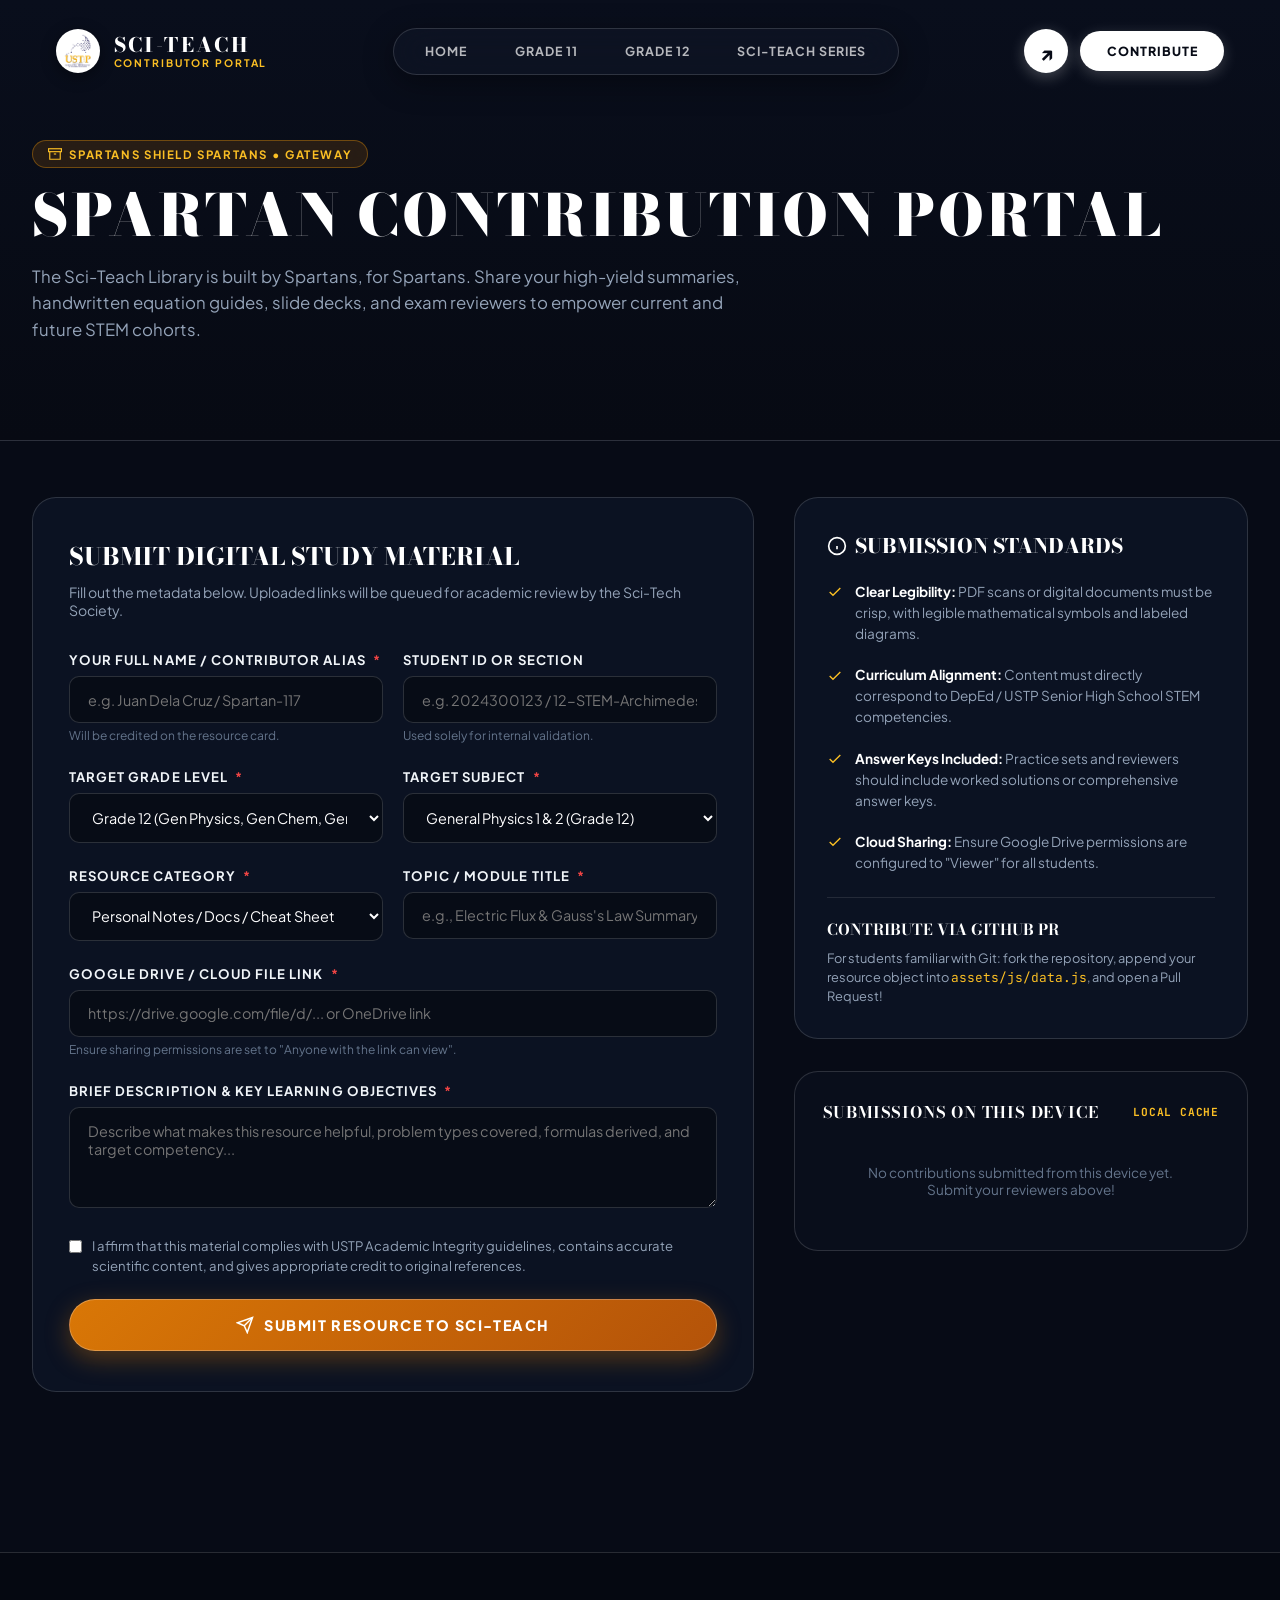
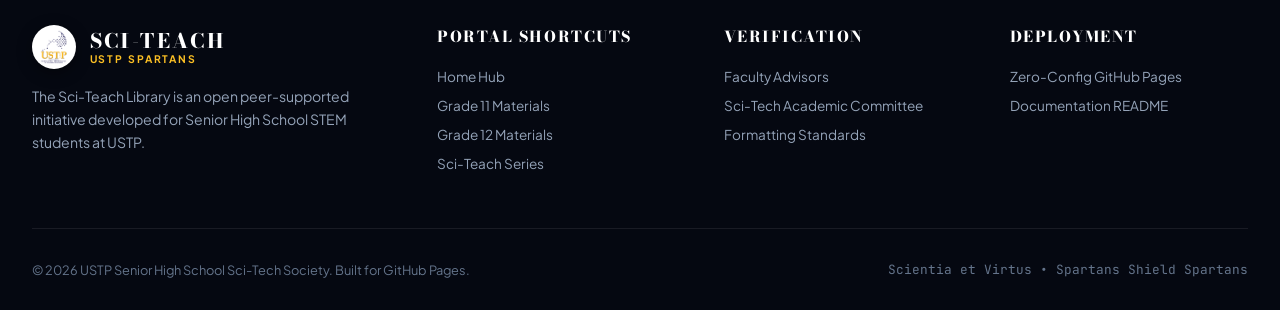
==== commit 03907adc: "update: file architecture and new assets" ====
--- a/contribute.html
+++ b/contribute.html
@@ -15,13 +15,10 @@
   <header class="site-header" role="banner">
     <div class="nav-container">
       
+      <!-- Brand Logo Left with Official USTP Emblem -->
       <a href="index.html" class="brand-logo" aria-label="Sci-Teach Library Home">
-        <div class="brand-icon-wrap">
-          <svg width="22" height="22" viewBox="0 0 24 24" fill="none" stroke="currentColor" stroke-width="2">
-            <polyline points="21 8 21 21 3 21 3 8"></polyline>
-            <rect x="1" y="3" width="22" height="5"></rect>
-            <line x1="10" y1="12" x2="14" y2="12"></line>
-          </svg>
+        <div class="brand-emblem">
+          <img src="assets/images/ustp-logo-transparent.png" alt="USTP Logo" width="36" height="36">
         </div>
         <div class="brand-title-group">
           <span class="brand-title">Sci-Teach</span>
@@ -293,8 +290,8 @@
       <div class="footer-grid">
         <div class="footer-brand">
           <div class="brand-logo">
-            <div class="brand-icon-wrap">
-              <svg width="22" height="22" viewBox="0 0 24 24" fill="none" stroke="currentColor" stroke-width="2"><path d="M12 22s8-4 8-10V5l-8-3-8 3v7c0 6 8 10 8 10z"></path></svg>
+            <div class="brand-emblem">
+              <img src="assets/images/ustp-logo-transparent.png" alt="USTP Logo" width="36" height="36">
             </div>
             <div class="brand-title-group">
               <span class="brand-title">Sci-Teach</span>
--- a/assets/css/style.css
+++ b/assets/css/style.css
@@ -2,30 +2,31 @@
    SCI-TEACH LIBRARY — OFFICIAL STYLESHEET
    University of Science and Technology of Southern Philippines (USTP)
    Senior High School STEM Program ("Spartans")
-   Aesthetic: Spartan Cinematic Sci-Fi / Glassmorphism / Modern High-Tech
+   Aesthetic: Spartan Cinematic Sci-Fi / High-Contrast Luxury Tech / Glassmorphism
+   Exact Layout Reference: Spartan Warrior & Floating Glass Elements
    =================================================================== */
 
-@import url('https://fonts.googleapis.com/css2?family=Cinzel:wght@500;600;700;800;900&family=Plus+Jakarta+Sans:ital,wght@0,300;0,400;0,500;0,600;0,700;0,800;1,400;1,600&family=JetBrains+Mono:wght@400;500;600&display=swap');
+@import url('https://fonts.googleapis.com/css2?family=Bodoni+Moda:ital,opsz,wght@0,6..96,600..900;1,6..96,600..900&family=Cinzel:wght@600;700;800;900&family=Plus+Jakarta+Sans:ital,wght@0,300;0,400;0,500;0,600;0,700;0,800;1,400;1,600&family=JetBrains+Mono:wght@400;500;600&display=swap');
 
 /* --- ROOT VARIABLES & COLOR THEMES --- */
 :root {
-  /* Core Brand Colors */
-  --color-bg-dark: #070a12;
-  --color-bg-deep: #0b1120;
+  /* Core Palette */
+  --color-bg-dark: #070b16;
+  --color-bg-deep: #090e1c;
   --color-bg-card: rgba(15, 23, 42, 0.72);
   --color-bg-card-hover: rgba(30, 41, 59, 0.85);
-  
+
   --color-primary: #1e3a8a;          /* Science Blue */
   --color-primary-light: #3b82f6;
   --color-primary-glow: rgba(59, 130, 246, 0.35);
 
   /* Grade & Hub Palette */
-  --theme-g11: #0284c7;             /* Soft Sky Blue / Cyan */
+  --theme-g11: #0284c7;             /* Soft Sky Blue / Cyan (Blue Notebook) */
   --theme-g11-glow: rgba(2, 132, 199, 0.3);
   --theme-g11-light: #38bdf8;
   --theme-g11-bg: rgba(2, 132, 199, 0.12);
 
-  --theme-g12: #059669;             /* Bio/Chem Emerald Green */
+  --theme-g12: #059669;             /* Bio/Chem Green (Green Notebook) */
   --theme-g12-glow: rgba(5, 150, 105, 0.3);
   --theme-g12-light: #34d399;
   --theme-g12-bg: rgba(5, 150, 105, 0.12);
@@ -35,20 +36,20 @@
   --theme-series-light: #a78bfa;
   --theme-series-bg: rgba(124, 58, 237, 0.12);
 
-  --theme-gold: #d97706;            /* Spartan Spartan Gold / Bronze */
+  --theme-gold: #d97706;            /* Spartan Gold / Bronze */
   --theme-gold-light: #fbbf24;
   --theme-gold-glow: rgba(245, 158, 11, 0.35);
 
-  /* Glassmorphism Specs */
+  /* Glassmorphic Specs */
   --glass-bg: rgba(15, 23, 42, 0.65);
-  --glass-border: rgba(255, 255, 255, 0.12);
-  --glass-border-hover: rgba(255, 255, 255, 0.28);
-  --glass-highlight: rgba(255, 255, 255, 0.08);
+  --glass-border: rgba(255, 255, 255, 0.14);
+  --glass-border-hover: rgba(255, 255, 255, 0.3);
   --glass-blur: blur(20px);
   --glass-blur-sm: blur(12px);
 
   /* Typography */
-  --font-serif: 'Cinzel', Georgia, 'Times New Roman', serif;
+  --font-serif: 'Bodoni Moda', 'Cinzel', Georgia, serif;
+  --font-cinzel: 'Cinzel', Georgia, serif;
   --font-sans: 'Plus Jakarta Sans', system-ui, -apple-system, sans-serif;
   --font-mono: 'JetBrains Mono', monospace;
 
@@ -58,7 +59,7 @@
   --text-muted: #94a3b8;
   --text-subtle: #64748b;
 
-  /* Shadows & Radius */
+  /* Radius & Shadows */
   --radius-xs: 6px;
   --radius-sm: 10px;
   --radius-md: 16px;
@@ -68,15 +69,13 @@
   --shadow-subtle: 0 4px 20px rgba(0, 0, 0, 0.35);
   --shadow-card: 0 10px 30px -5px rgba(0, 0, 0, 0.6), 0 0 0 1px var(--glass-border);
   --shadow-glow: 0 0 35px rgba(59, 130, 246, 0.2);
-  --shadow-gold: 0 0 30px rgba(217, 119, 6, 0.25);
-
-  /* Layout */
-  --container-max: 1280px;
+
+  --container-max: 1320px;
   --header-height: 84px;
   --transition: all 0.28s cubic-bezier(0.16, 1, 0.3, 1);
 }
 
-/* --- RESET & GLOBAL STYLES --- */
+/* --- RESET & BASE --- */
 *, *::before, *::after {
   box-sizing: border-box;
   margin: 0;
@@ -90,7 +89,6 @@
   color: var(--text-main);
   font-family: var(--font-sans);
   -webkit-font-smoothing: antialiased;
-  -moz-osx-font-smoothing: grayscale;
 }
 
 body {
@@ -99,11 +97,6 @@
   flex-direction: column;
   overflow-x: hidden;
   background-color: var(--color-bg-dark);
-  background-image: 
-    radial-gradient(ellipse at 50% 0%, rgba(30, 58, 138, 0.18) 0%, transparent 60%),
-    radial-gradient(circle at 100% 30%, rgba(124, 58, 237, 0.08) 0%, transparent 50%),
-    radial-gradient(circle at 0% 70%, rgba(2, 132, 199, 0.08) 0%, transparent 50%);
-  background-attachment: fixed;
 }
 
 img {
@@ -130,33 +123,33 @@
   cursor: pointer;
 }
 
-ul, ol {
-  list-style: none;
-}
-
 .container {
   width: 100%;
   max-width: var(--container-max);
   margin: 0 auto;
-  padding: 0 1.5rem;
-}
-
-/* --- FLOATING CINEMATIC NAVIGATION (EXACT LAYOUT REFERENCE) --- */
+  padding: 0 2rem;
+}
+
+/* ===================================================================
+   TOP FLOATING GLASSMORPHIC NAVIGATION (EXACT LAYOUT REFERENCE)
+   =================================================================== */
 .site-header {
-  position: fixed;
+  position: absolute;
   top: 0;
   left: 0;
   right: 0;
   z-index: 1000;
-  padding: 1.25rem 2rem;
+  padding: 1.75rem 3.5rem;
   transition: var(--transition);
 }
 
 .site-header.scrolled {
-  padding: 0.85rem 2rem;
-  background: rgba(7, 10, 18, 0.85);
+  position: fixed;
+  padding: 1rem 3.5rem;
+  background: rgba(7, 11, 22, 0.88);
   backdrop-filter: var(--glass-blur);
-  border-bottom: 1px solid var(--glass-border);
+  -webkit-backdrop-filter: var(--glass-blur);
+  border-bottom: 1px solid rgba(255, 255, 255, 0.1);
 }
 
 .nav-container {
@@ -168,34 +161,37 @@
   gap: 1.5rem;
 }
 
-/* Brand Logo */
+/* Brand Logo (USTP Logo Emblem + Typography) */
 .brand-logo {
   display: flex;
   align-items: center;
-  gap: 0.75rem;
+  gap: 0.85rem;
   text-decoration: none;
   z-index: 10;
 }
 
-.brand-icon-wrap {
-  width: 42px;
-  height: 42px;
-  border-radius: var(--radius-full);
-  background: linear-gradient(135deg, rgba(255, 255, 255, 0.15), rgba(255, 255, 255, 0.03));
-  border: 1px solid var(--glass-border);
+.brand-emblem {
+  width: 44px;
+  height: 44px;
+  border-radius: 50%;
+  background: #ffffff;
   display: flex;
   align-items: center;
   justify-content: center;
-  color: #fff;
+  padding: 4px;
   box-shadow: 0 4px 15px rgba(0, 0, 0, 0.4);
-  backdrop-filter: var(--glass-blur-sm);
-  transition: var(--transition);
-}
-
-.brand-logo:hover .brand-icon-wrap {
-  transform: scale(1.06);
-  border-color: rgba(255, 255, 255, 0.35);
-  box-shadow: 0 0 20px var(--color-primary-glow);
+  flex-shrink: 0;
+  transition: transform 0.25s ease;
+}
+
+.brand-logo:hover .brand-emblem {
+  transform: scale(1.08);
+}
+
+.brand-emblem img {
+  width: 100%;
+  height: 100%;
+  object-fit: contain;
 }
 
 .brand-title-group {
@@ -205,7 +201,7 @@
 
 .brand-title {
   font-family: var(--font-serif);
-  font-size: 1.15rem;
+  font-size: 1.25rem;
   font-weight: 800;
   letter-spacing: 0.12em;
   color: var(--text-pure);
@@ -214,94 +210,93 @@
 }
 
 .brand-subtitle {
-  font-size: 0.68rem;
-  font-weight: 600;
+  font-size: 0.65rem;
+  font-weight: 700;
   letter-spacing: 0.18em;
   color: var(--theme-gold-light);
   text-transform: uppercase;
 }
 
-/* Center Pill Nav Bar */
+/* Centered Capsule Pill Nav (Matches Reference) */
 .center-nav-pill {
   display: flex;
   align-items: center;
-  gap: 0.35rem;
-  padding: 0.35rem 0.6rem;
-  background: rgba(15, 23, 42, 0.65);
-  border: 1px solid var(--glass-border);
+  gap: 0.25rem;
+  padding: 0.35rem 0.65rem;
+  background: rgba(18, 25, 40, 0.55);
+  border: 1px solid rgba(255, 255, 255, 0.14);
   border-radius: var(--radius-full);
   backdrop-filter: var(--glass-blur);
-  box-shadow: 0 8px 30px rgba(0, 0, 0, 0.4), inset 0 1px 0 rgba(255, 255, 255, 0.1);
+  -webkit-backdrop-filter: var(--glass-blur);
+  box-shadow: 0 8px 30px rgba(0, 0, 0, 0.4);
   transition: var(--transition);
 }
 
 .center-nav-pill:hover {
-  border-color: rgba(255, 255, 255, 0.22);
+  border-color: rgba(255, 255, 255, 0.25);
 }
 
 .nav-link {
-  padding: 0.5rem 1.15rem;
-  font-size: 0.82rem;
-  font-weight: 600;
+  padding: 0.55rem 1.35rem;
+  font-size: 0.78rem;
+  font-weight: 700;
   letter-spacing: 0.08em;
   text-transform: uppercase;
-  color: var(--text-muted);
+  color: rgba(255, 255, 255, 0.7);
   border-radius: var(--radius-full);
   transition: var(--transition);
   white-space: nowrap;
 }
 
 .nav-link:hover {
-  color: var(--text-pure);
-  background: rgba(255, 255, 255, 0.08);
+  color: #ffffff;
 }
 
 .nav-link.active {
-  color: #fff;
-  background: rgba(255, 255, 255, 0.18);
-  box-shadow: 0 2px 10px rgba(0, 0, 0, 0.3), inset 0 1px 0 rgba(255, 255, 255, 0.2);
-}
-
-/* Nav Actions (Arrow + Pill CTA) */
+  color: #ffffff;
+  background: rgba(255, 255, 255, 0.2);
+  box-shadow: 0 2px 10px rgba(0, 0, 0, 0.3), inset 0 1px 0 rgba(255, 255, 255, 0.25);
+}
+
+/* Nav Actions Right: Circle Arrow & Distinct Pill Button */
 .nav-actions {
   display: flex;
   align-items: center;
-  gap: 0.65rem;
+  gap: 0.75rem;
   z-index: 10;
 }
 
 .circle-arrow-btn {
-  width: 42px;
-  height: 42px;
+  width: 44px;
+  height: 44px;
   border-radius: var(--radius-full);
   background: #ffffff;
-  color: #0b1120;
+  color: #070b16;
   display: flex;
   align-items: center;
   justify-content: center;
-  font-size: 1.1rem;
-  font-weight: 700;
-  transition: var(--transition);
-  box-shadow: 0 4px 15px rgba(255, 255, 255, 0.2);
+  font-size: 1.25rem;
+  font-weight: 800;
+  transition: transform 0.25s ease, box-shadow 0.25s ease;
+  box-shadow: 0 4px 15px rgba(255, 255, 255, 0.25);
 }
 
 .circle-arrow-btn:hover {
   transform: scale(1.08) rotate(45deg);
-  background: #f8fafc;
-  box-shadow: 0 0 25px rgba(255, 255, 255, 0.4);
+  box-shadow: 0 6px 25px rgba(255, 255, 255, 0.45);
 }
 
 .nav-cta-pill {
-  padding: 0.65rem 1.5rem;
+  padding: 0.75rem 1.65rem;
   border-radius: var(--radius-full);
   background: #ffffff;
-  color: #0b1120;
-  font-size: 0.82rem;
-  font-weight: 700;
+  color: #070b16;
+  font-size: 0.78rem;
+  font-weight: 800;
   letter-spacing: 0.08em;
   text-transform: uppercase;
-  transition: var(--transition);
-  box-shadow: 0 4px 15px rgba(255, 255, 255, 0.15);
+  transition: transform 0.25s ease, box-shadow 0.25s ease;
+  box-shadow: 0 4px 15px rgba(255, 255, 255, 0.2);
   display: inline-flex;
   align-items: center;
   gap: 0.45rem;
@@ -309,17 +304,16 @@
 
 .nav-cta-pill:hover {
   transform: translateY(-2px);
-  background: #f1f5f9;
-  box-shadow: 0 6px 20px rgba(255, 255, 255, 0.3);
-}
-
-/* Mobile Toggle */
+  box-shadow: 0 6px 25px rgba(255, 255, 255, 0.4);
+}
+
+/* Mobile Toggle & Drawer */
 .mobile-toggle {
   display: none;
   width: 44px;
   height: 44px;
   border-radius: var(--radius-full);
-  background: var(--glass-bg);
+  background: rgba(18, 25, 40, 0.65);
   border: 1px solid var(--glass-border);
   color: #fff;
   align-items: center;
@@ -328,16 +322,15 @@
   z-index: 100;
 }
 
-/* Mobile Drawer */
 .mobile-drawer {
   position: fixed;
   inset: 0;
-  background: rgba(7, 10, 18, 0.95);
+  background: rgba(7, 11, 22, 0.96);
   backdrop-filter: blur(25px);
   z-index: 999;
   display: flex;
   flex-direction: column;
-  padding: 6rem 2rem 3rem;
+  padding: 6.5rem 2.5rem 3rem;
   transform: translateY(-100%);
   opacity: 0;
   pointer-events: none;
@@ -353,419 +346,273 @@
 .mobile-drawer-links {
   display: flex;
   flex-direction: column;
-  gap: 1.25rem;
-  margin-bottom: 2rem;
+  gap: 1.5rem;
 }
 
 .mobile-drawer-link {
   font-family: var(--font-serif);
-  font-size: 1.35rem;
+  font-size: 1.45rem;
   font-weight: 700;
-  letter-spacing: 0.08em;
+  letter-spacing: 0.06em;
   color: var(--text-muted);
   text-transform: uppercase;
   display: flex;
   align-items: center;
   justify-content: space-between;
-  padding-bottom: 0.75rem;
+  padding-bottom: 0.85rem;
   border-bottom: 1px solid rgba(255, 255, 255, 0.08);
 }
 
 .mobile-drawer-link.active,
 .mobile-drawer-link:hover {
   color: #fff;
-  border-color: var(--color-primary-light);
-}
-
-/* --- HERO COVER (EXACT SPARTAN CINEMATIC REFERENCE) --- */
+  border-color: #fff;
+}
+
+/* ===================================================================
+   HERO COVER (EXACT SPARTAN LAYOUT REFERENCE)
+   =================================================================== */
 .hero-cinematic {
   position: relative;
   min-height: 100vh;
-  display: flex;
-  align-items: center;
-  padding: calc(var(--header-height) + 3rem) 2rem 5rem;
+  width: 100%;
+  display: flex;
+  align-items: center;
+  padding: calc(var(--header-height) + 3.5rem) 3.5rem 4rem;
   overflow: hidden;
-  background-color: #070a13;
-}
-
-/* Background Artwork Layer */
+  background-color: #070b16;
+}
+
+/* Raw Spartan Warrior Backdrop (NO watermark / NO baked-in text) */
 .hero-backdrop {
   position: absolute;
   inset: 0;
   z-index: 1;
+  background-image: url('../images/spartan-raw.jpg');
   background-size: cover;
-  background-position: center right;
+  background-position: center 25%;
   background-repeat: no-repeat;
-  transition: transform 0.5s ease;
-}
-
-/* Ethereal atmosphere gradients over backdrop */
+}
+
+/* Atmospheric Vignette & Contrast Control */
 .hero-overlay {
   position: absolute;
   inset: 0;
   z-index: 2;
   background: 
-    radial-gradient(circle at 75% 45%, transparent 15%, rgba(7, 10, 19, 0.4) 40%, #070a13 85%),
-    linear-gradient(to right, #070a13 0%, rgba(7, 10, 19, 0.85) 35%, rgba(7, 10, 19, 0.2) 65%, rgba(7, 10, 19, 0.75) 100%),
-    linear-gradient(to bottom, rgba(7, 10, 19, 0.3) 0%, transparent 40%, rgba(7, 10, 19, 0.95) 90%, #070a13 100%);
+    linear-gradient(to right, 
+      rgba(7, 11, 22, 0.88) 0%, 
+      rgba(7, 11, 22, 0.5) 32%, 
+      transparent 55%, 
+      rgba(7, 11, 22, 0.15) 80%,
+      rgba(7, 11, 22, 0.5) 100%
+    ),
+    linear-gradient(to bottom, 
+      rgba(7, 11, 22, 0.45) 0%, 
+      transparent 35%, 
+      rgba(7, 11, 22, 0.85) 90%, 
+      #070a13 100%
+    );
   pointer-events: none;
 }
 
-/* Ambient glow accents */
-.hero-glow-orb {
-  position: absolute;
-  border-radius: 50%;
-  filter: blur(100px);
-  pointer-events: none;
-  z-index: 2;
-}
-
-.hero-glow-1 {
-  width: 450px;
-  height: 450px;
-  background: rgba(30, 58, 138, 0.3);
-  top: 15%;
-  left: 5%;
-}
-
-.hero-glow-2 {
-  width: 500px;
-  height: 500px;
-  background: rgba(217, 119, 6, 0.15);
-  top: 25%;
-  right: 15%;
-}
-
-/* Hero Content Grid */
-.hero-inner {
+/* Hero Content Distribution */
+.hero-layout-grid {
   position: relative;
   z-index: 10;
+  width: 100%;
   max-width: var(--container-max);
   margin: 0 auto;
-  width: 100%;
-  display: grid;
-  grid-template-columns: 1.15fr 0.85fr;
-  align-items: center;
+  display: flex;
+  align-items: flex-end;
+  justify-content: space-between;
   gap: 3rem;
-}
-
-/* Hero Left: Headline & Description */
-.hero-left {
+  min-height: calc(100vh - var(--header-height) - 7rem);
+}
+
+/* --- HERO LEFT: CINEMATIC SERIF HEADLINE & SUBTEXT (EXACT MATCH) --- */
+.hero-left-content {
   display: flex;
   flex-direction: column;
-  max-width: 680px;
-}
-
-.hero-pill-tag {
-  display: inline-flex;
-  align-items: center;
-  gap: 0.5rem;
-  padding: 0.35rem 0.95rem;
-  border-radius: var(--radius-full);
-  background: rgba(217, 119, 6, 0.12);
-  border: 1px solid rgba(245, 158, 11, 0.35);
-  color: var(--theme-gold-light);
-  font-size: 0.72rem;
-  font-weight: 700;
-  letter-spacing: 0.15em;
-  text-transform: uppercase;
-  margin-bottom: 1.5rem;
-  width: fit-content;
-  backdrop-filter: var(--glass-blur-sm);
-}
-
-.hero-pill-tag .pulse-dot {
-  width: 7px;
-  height: 7px;
-  border-radius: 50%;
-  background: var(--theme-gold-light);
-  box-shadow: 0 0 10px var(--theme-gold-light);
-  animation: pulse 2s infinite ease-in-out;
-}
-
-@keyframes pulse {
-  0%, 100% { opacity: 1; transform: scale(1); }
-  50% { opacity: 0.4; transform: scale(0.85); }
-}
-
-/* The Exact Hero Headline from Reference */
-.hero-title {
+  justify-content: flex-end;
+  max-width: 580px;
+  margin-bottom: 2rem;
+}
+
+.hero-headline {
   font-family: var(--font-serif);
-  font-size: clamp(2.8rem, 5.5vw, 4.6rem);
-  font-weight: 900;
-  line-height: 1.04;
-  letter-spacing: 0.02em;
+  font-size: clamp(3rem, 5.2vw, 4.6rem);
+  font-weight: 800;
+  line-height: 1.02;
+  letter-spacing: 0.01em;
   text-transform: uppercase;
   color: #ffffff;
-  margin-bottom: 1.75rem;
-  text-shadow: 0 8px 30px rgba(0, 0, 0, 0.8);
-}
-
-.hero-title .headline-dash {
-  color: rgba(255, 255, 255, 0.4);
+  margin-bottom: 3.5rem;
+  text-shadow: 0 4px 25px rgba(0, 0, 0, 0.85);
+}
+
+.hero-dash {
   font-weight: 400;
+  color: rgba(255, 255, 255, 0.6);
   margin-right: 0.25rem;
 }
 
-.hero-title .highlight-gold {
-  background: linear-gradient(135deg, #ffffff 30%, #fef08a 70%, #d97706 100%);
-  -webkit-background-clip: text;
-  -webkit-text-fill-color: transparent;
-  display: block;
-}
-
-/* Left vertical line accent with paragraph (Matches Image) */
-.hero-desc-wrapper {
+/* Thin Vertical Line Accent + Subtext Block (Exact Match) */
+.hero-subtext-block {
   position: relative;
-  border-left: 2px solid rgba(255, 255, 255, 0.35);
-  padding-left: 1.5rem;
-  margin-bottom: 2.25rem;
-}
-
-.hero-description {
-  font-size: clamp(0.95rem, 1.2vw, 1.08rem);
-  line-height: 1.65;
-  color: var(--text-muted);
-  font-weight: 400;
-  max-width: 560px;
-}
-
-.hero-description strong {
-  color: #fff;
-  font-weight: 600;
-}
-
-/* Hero CTA Buttons */
-.hero-actions {
-  display: flex;
-  flex-wrap: wrap;
-  align-items: center;
-  gap: 1rem;
-}
-
-.btn-hero-primary {
-  padding: 0.85rem 1.85rem;
-  border-radius: var(--radius-full);
-  background: linear-gradient(135deg, #0284c7, #1e3a8a);
-  color: #fff;
+  padding-left: 1.4rem;
+  max-width: 440px;
+}
+
+.hero-subtext-block::before {
+  content: '';
+  position: absolute;
+  left: 0;
+  top: 3px;
+  bottom: 3px;
+  width: 1px;
+  background: rgba(255, 255, 255, 0.4);
+}
+
+.hero-subtext {
+  font-family: var(--font-sans);
   font-size: 0.88rem;
-  font-weight: 700;
-  letter-spacing: 0.08em;
-  text-transform: uppercase;
-  border: 1px solid rgba(255, 255, 255, 0.2);
-  box-shadow: 0 8px 25px rgba(2, 132, 199, 0.35);
-  display: inline-flex;
-  align-items: center;
-  gap: 0.6rem;
-  transition: var(--transition);
-}
-
-.btn-hero-primary:hover {
-  transform: translateY(-2px);
-  box-shadow: 0 12px 30px rgba(2, 132, 199, 0.5);
-  border-color: rgba(255, 255, 255, 0.4);
-}
-
-.btn-hero-secondary {
-  padding: 0.85rem 1.75rem;
-  border-radius: var(--radius-full);
-  background: rgba(15, 23, 42, 0.6);
-  color: var(--text-main);
-  font-size: 0.88rem;
-  font-weight: 600;
-  letter-spacing: 0.06em;
-  text-transform: uppercase;
-  border: 1px solid var(--glass-border);
-  backdrop-filter: var(--glass-blur-sm);
-  display: inline-flex;
-  align-items: center;
-  gap: 0.5rem;
-  transition: var(--transition);
-}
-
-.btn-hero-secondary:hover {
-  background: rgba(30, 41, 59, 0.8);
-  color: #fff;
-  border-color: rgba(255, 255, 255, 0.3);
-  transform: translateY(-2px);
-}
-
-/* Hero Right: Floating Glassmorphic Cards (Exact Mockup Match) */
-.hero-right {
-  display: flex;
-  flex-direction: column;
-  align-items: flex-end;
-  gap: 1.5rem;
-  position: relative;
-}
-
-.hero-widgets-cluster {
+  line-height: 1.6;
+  color: rgba(255, 255, 255, 0.75);
+}
+
+/* --- HERO RIGHT: FLOATING GLASS CARDS (EXACT MATCH) --- */
+.hero-floating-cards {
   display: flex;
   align-items: flex-end;
   gap: 1.25rem;
-  width: 100%;
-  justify-content: flex-end;
-}
-
-/* Large Iridescent Holographic Card (Matching Image) */
-.holographic-glass-card {
-  width: 290px;
+  margin-bottom: 1.5rem;
+  flex-shrink: 0;
+}
+
+/* Card 1: Iridescent Holographic Card (Frosted over liquid silk) */
+.hero-card-holo {
+  width: 270px;
+  height: 380px;
+  border-radius: 26px;
   background: linear-gradient(145deg, 
-    rgba(255, 255, 255, 0.16) 0%, 
+    rgba(255, 255, 255, 0.2) 0%, 
     rgba(255, 255, 255, 0.04) 40%, 
-    rgba(147, 197, 253, 0.1) 70%, 
-    rgba(192, 132, 252, 0.12) 100%
+    rgba(147, 197, 253, 0.12) 70%, 
+    rgba(216, 180, 254, 0.16) 100%
   );
-  backdrop-filter: blur(25px);
-  -webkit-backdrop-filter: blur(25px);
-  border: 1px solid rgba(255, 255, 255, 0.25);
-  border-radius: var(--radius-lg);
-  padding: 1.75rem 1.5rem;
+  backdrop-filter: blur(16px);
+  -webkit-backdrop-filter: blur(16px);
+  border: 1px solid rgba(255, 255, 255, 0.28);
   box-shadow: 
-    0 20px 45px rgba(0, 0, 0, 0.5), 
-    inset 0 1px 1px rgba(255, 255, 255, 0.35),
-    0 0 25px rgba(168, 85, 247, 0.15);
+    0 25px 50px rgba(0, 0, 0, 0.5), 
+    inset 0 1px 1px rgba(255, 255, 255, 0.4),
+    0 0 35px rgba(168, 85, 247, 0.15);
+  padding: 1.65rem 1.45rem;
+  display: flex;
+  flex-direction: column;
+  justify-content: space-between;
   position: relative;
   overflow: hidden;
-  transition: var(--transition);
-  animation: floatSlow 6s ease-in-out infinite;
-}
-
-.holographic-glass-card::before {
+  transition: transform 0.35s ease, box-shadow 0.35s ease;
+}
+
+.hero-card-holo::before {
   content: '';
   position: absolute;
   inset: -100%;
   background: conic-gradient(
     from 180deg at 50% 50%,
     rgba(255, 255, 255, 0) 0deg,
-    rgba(255, 255, 255, 0.12) 60deg,
-    rgba(147, 197, 253, 0.2) 120deg,
-    rgba(244, 114, 182, 0.15) 180deg,
+    rgba(255, 255, 255, 0.08) 60deg,
+    rgba(147, 197, 253, 0.15) 120deg,
+    rgba(244, 114, 182, 0.12) 180deg,
     rgba(255, 255, 255, 0) 360deg
   );
   filter: blur(20px);
   pointer-events: none;
-  animation: rotateShimmer 10s linear infinite;
-}
-
-@keyframes rotateShimmer {
+  animation: rotateSheen 12s linear infinite;
+}
+
+@keyframes rotateSheen {
   0% { transform: rotate(0deg); }
   100% { transform: rotate(360deg); }
 }
 
-@keyframes floatSlow {
-  0%, 100% { transform: translateY(0); }
-  50% { transform: translateY(-8px); }
-}
-
-.holographic-glass-card:hover {
-  transform: translateY(-6px) scale(1.02);
-  border-color: rgba(255, 255, 255, 0.4);
-  box-shadow: 0 25px 50px rgba(0, 0, 0, 0.6), 0 0 30px rgba(147, 197, 253, 0.25);
-}
-
-.holo-icon-badge {
-  width: 44px;
-  height: 44px;
-  border-radius: var(--radius-sm);
-  background: rgba(255, 255, 255, 0.15);
-  border: 1px solid rgba(255, 255, 255, 0.3);
+.hero-card-holo:hover {
+  transform: translateY(-6px);
+  box-shadow: 0 30px 60px rgba(0, 0, 0, 0.65), 0 0 45px rgba(147, 197, 253, 0.25);
+}
+
+.holo-shield-badge {
+  width: 40px;
+  height: 40px;
+  border-radius: 50%;
+  background: rgba(255, 255, 255, 0.18);
+  border: 1px solid rgba(255, 255, 255, 0.35);
   display: flex;
   align-items: center;
   justify-content: center;
   color: #fff;
-  font-size: 1.25rem;
-  margin-bottom: 3.5rem;
-  box-shadow: 0 4px 15px rgba(0, 0, 0, 0.2);
-}
-
-.holo-card-title {
+  box-shadow: 0 4px 15px rgba(0, 0, 0, 0.25);
+  position: relative;
+  z-index: 2;
+}
+
+.holo-title {
   font-family: var(--font-serif);
   font-size: 1.15rem;
   font-weight: 800;
-  line-height: 1.15;
-  letter-spacing: 0.05em;
+  line-height: 1.18;
+  letter-spacing: 0.03em;
   text-transform: uppercase;
   color: #ffffff;
-  margin-bottom: 0.75rem;
-  text-shadow: 0 2px 10px rgba(0, 0, 0, 0.5);
-}
-
-.holo-card-desc {
-  font-size: 0.75rem;
+  margin-bottom: 0.65rem;
+  text-shadow: 0 2px 10px rgba(0, 0, 0, 0.6);
+  position: relative;
+  z-index: 2;
+}
+
+.holo-desc {
+  font-size: 0.72rem;
   line-height: 1.5;
   color: rgba(255, 255, 255, 0.85);
-  margin-bottom: 1rem;
-}
-
-.holo-card-footer {
-  display: flex;
-  align-items: center;
-  justify-content: space-between;
-  padding-top: 0.75rem;
-  border-top: 1px solid rgba(255, 255, 255, 0.15);
-  font-size: 0.7rem;
-  color: rgba(255, 255, 255, 0.7);
-  font-family: var(--font-mono);
-}
-
-/* Secondary Floating Card (Spartan Helm Widget) */
-.spartan-helm-card {
+  position: relative;
+  z-index: 2;
+}
+
+/* Card 2: Spartan Golden Helmet Card (Exact Crop from Mockup) */
+.hero-card-helmet {
   width: 175px;
-  background: rgba(11, 17, 32, 0.75);
-  backdrop-filter: blur(20px);
-  border: 1px solid rgba(255, 255, 255, 0.15);
-  border-radius: var(--radius-md);
-  padding: 1.25rem 1rem;
-  box-shadow: 0 15px 35px rgba(0, 0, 0, 0.5), inset 0 1px 0 rgba(255, 255, 255, 0.15);
-  display: flex;
-  flex-direction: column;
-  align-items: center;
-  text-align: center;
-  animation: floatSlowAlt 7s ease-in-out infinite;
-}
-
-@keyframes floatSlowAlt {
-  0%, 100% { transform: translateY(0); }
-  50% { transform: translateY(6px); }
-}
-
-.helm-graphic-box {
-  width: 72px;
-  height: 72px;
-  border-radius: var(--radius-md);
-  background: linear-gradient(135deg, rgba(217, 119, 6, 0.25), rgba(15, 23, 42, 0.8));
-  border: 1px solid rgba(245, 158, 11, 0.3);
+  height: 240px;
+  border-radius: 26px;
+  background: rgba(8, 12, 22, 0.88);
+  border: 1px solid rgba(255, 255, 255, 0.18);
+  box-shadow: 0 20px 45px rgba(0, 0, 0, 0.6), inset 0 1px 0 rgba(255, 255, 255, 0.15);
+  overflow: hidden;
   display: flex;
   align-items: center;
   justify-content: center;
-  margin-bottom: 0.85rem;
-  box-shadow: 0 0 20px rgba(217, 119, 6, 0.2);
-}
-
-.helm-graphic-box svg {
-  width: 44px;
-  height: 44px;
-  color: var(--theme-gold-light);
-}
-
-.helm-card-label {
-  font-family: var(--font-serif);
-  font-size: 0.8rem;
-  font-weight: 700;
-  text-transform: uppercase;
-  letter-spacing: 0.08em;
-  color: #fff;
-  margin-bottom: 0.25rem;
-}
-
-.helm-card-sub {
-  font-size: 0.68rem;
-  color: var(--text-muted);
-  font-family: var(--font-mono);
-}
-
-/* --- SECTION COMMON HEADINGS --- */
+  transition: transform 0.35s ease;
+  flex-shrink: 0;
+}
+
+.hero-card-helmet:hover {
+  transform: translateY(-6px);
+  border-color: rgba(255, 255, 255, 0.35);
+  box-shadow: 0 25px 50px rgba(0, 0, 0, 0.7);
+}
+
+.hero-card-helmet img {
+  width: 100%;
+  height: 100%;
+  object-fit: cover;
+  border-radius: 24px;
+}
+
+/* ===================================================================
+   SECTION HEADINGS & BADGES
+   =================================================================== */
 .section-header {
   text-align: center;
   max-width: 720px;
@@ -827,10 +674,12 @@
   color: var(--text-muted);
 }
 
-/* --- "WHAT'S NEW?" ANNOUNCEMENTS SECTION --- */
+/* ===================================================================
+   "WHAT'S NEW?" ANNOUNCEMENTS SECTION
+   =================================================================== */
 .whats-new-section {
   position: relative;
-  padding: 6rem 0;
+  padding: 6.5rem 0;
   background: linear-gradient(180deg, #070a13 0%, #0b1120 100%);
   border-bottom: 1px solid var(--glass-border);
 }
@@ -854,26 +703,10 @@
   justify-content: space-between;
 }
 
-.announcement-card::before {
-  content: '';
-  position: absolute;
-  top: 0;
-  left: 1.5rem;
-  right: 1.5rem;
-  height: 2px;
-  background: linear-gradient(90deg, transparent, rgba(255, 255, 255, 0.3), transparent);
-  opacity: 0;
-  transition: var(--transition);
-}
-
 .announcement-card:hover {
   transform: translateY(-4px);
   border-color: rgba(255, 255, 255, 0.28);
   box-shadow: var(--shadow-card), var(--shadow-glow);
-}
-
-.announcement-card:hover::before {
-  opacity: 1;
 }
 
 .ann-card-header {
@@ -934,7 +767,9 @@
   gap: 0.6rem;
 }
 
-/* --- HUB SHORTCUT CARDS (NOTEBOOK & PORTAL THEMES) --- */
+/* ===================================================================
+   HUB SHORTCUT CARDS (NOTEBOOKS & GATEWAYS)
+   =================================================================== */
 .hub-shortcuts-section {
   position: relative;
   padding: 6.5rem 0;
@@ -1049,7 +884,6 @@
   box-shadow: 0 20px 40px -10px rgba(217, 119, 6, 0.35);
 }
 
-/* Shortcut Card Content */
 .shortcut-top {
   display: flex;
   align-items: center;
@@ -1159,7 +993,9 @@
   transform: translateX(5px);
 }
 
-/* --- STATS / SPARTAN EXCELLENCE STRIP --- */
+/* ===================================================================
+   STATS STRIP
+   =================================================================== */
 .stats-strip {
   padding: 3.5rem 0;
   background: rgba(11, 17, 32, 0.85);
@@ -1200,7 +1036,9 @@
   color: var(--text-muted);
 }
 
-/* --- INNER PAGE HERO HEADER --- */
+/* ===================================================================
+   INNER PAGE HERO HEADERS
+   =================================================================== */
 .page-hero {
   position: relative;
   padding: calc(var(--header-height) + 3.5rem) 2rem 4rem;
@@ -1228,14 +1066,16 @@
 }
 
 .page-description {
-  font-size: 1.1rem;
+  font-size: 1.05rem;
   color: var(--text-muted);
   max-width: 720px;
   line-height: 1.6;
   margin-bottom: 2rem;
 }
 
-/* --- SEARCH & FILTER CONTROLS BAR --- */
+/* ===================================================================
+   CONTROLS BAR & FILTERS
+   =================================================================== */
 .controls-bar {
   display: flex;
   flex-wrap: wrap;
@@ -1295,7 +1135,6 @@
   display: block;
 }
 
-/* Tab Selector Pills */
 .filter-tabs-row {
   display: flex;
   flex-wrap: wrap;
@@ -1342,7 +1181,6 @@
   box-shadow: 0 4px 20px var(--theme-series-glow);
 }
 
-/* Category Filter Chips */
 .category-filter-chips {
   display: flex;
   flex-wrap: wrap;
@@ -1376,7 +1214,9 @@
   border-color: rgba(255, 255, 255, 0.3);
 }
 
-/* --- MODULE CONTENT & RESOURCE CARDS --- */
+/* ===================================================================
+   MODULE & TABLE RENDERING
+   =================================================================== */
 .module-accordion-card {
   background: var(--glass-bg);
   border: 1px solid var(--glass-border);
@@ -1463,7 +1303,6 @@
   gap: 0.35rem;
 }
 
-/* Resources Table / Grid inside Module */
 .resources-table-wrap {
   width: 100%;
   overflow-x: auto;
@@ -1577,7 +1416,9 @@
   border-color: #ffffff;
 }
 
-/* --- SCI-TEACH SERIES REELS HUB GRID --- */
+/* ===================================================================
+   SERIES REELS GRID
+   =================================================================== */
 .series-reels-grid {
   display: grid;
   grid-template-columns: repeat(auto-fill, minmax(300px, 1fr));
@@ -1611,13 +1452,6 @@
   justify-content: center;
   overflow: hidden;
   border-bottom: 1px solid rgba(255, 255, 255, 0.1);
-}
-
-.episode-thumbnail-wrap::before {
-  content: '';
-  position: absolute;
-  inset: 0;
-  background: radial-gradient(circle at center, rgba(124, 58, 237, 0.25) 0%, transparent 70%);
 }
 
 .play-circle-overlay {
@@ -1736,7 +1570,9 @@
   box-shadow: 0 6px 20px rgba(124, 58, 237, 0.4);
 }
 
-/* --- CONTRIBUTION PORTAL STYLING --- */
+/* ===================================================================
+   CONTRIBUTION PORTAL FORM
+   =================================================================== */
 .contribute-grid {
   display: grid;
   grid-template-columns: 1.35fr 0.85fr;
@@ -1840,7 +1676,6 @@
   background: linear-gradient(135deg, #f59e0b, #d97706);
 }
 
-/* Sidebar Guidelines Card */
 .guidelines-card {
   background: var(--glass-bg);
   border: 1px solid var(--glass-border);
@@ -1877,7 +1712,6 @@
   margin-top: 0.2rem;
 }
 
-/* Student's Submissions on this Device */
 .recent-submissions-card {
   margin-top: 2rem;
   background: rgba(11, 17, 32, 0.65);
@@ -1904,7 +1738,9 @@
   gap: 1rem;
 }
 
-/* --- INTERACTIVE MODAL VIEWER --- */
+/* ===================================================================
+   MODAL & TOASTS
+   =================================================================== */
 .modal-overlay {
   position: fixed;
   inset: 0;
@@ -1964,7 +1800,6 @@
   background: rgba(255, 255, 255, 0.2);
 }
 
-/* --- TOAST NOTIFICATIONS --- */
 .toast-container {
   position: fixed;
   bottom: 2rem;
@@ -1996,7 +1831,9 @@
   to { transform: translateX(0); opacity: 1; }
 }
 
-/* --- FOOTER --- */
+/* ===================================================================
+   FOOTER
+   =================================================================== */
 .site-footer {
   margin-top: auto;
   background: #050811;
@@ -2058,20 +1895,28 @@
   color: var(--text-subtle);
 }
 
-/* --- RESPONSIVE MEDIA QUERIES --- */
-@media (max-width: 1080px) {
-  .hero-inner {
-    grid-template-columns: 1fr;
-    gap: 3.5rem;
+/* ===================================================================
+   RESPONSIVE BREAKPOINTS (MOBILE-FIRST POLISH)
+   =================================================================== */
+@media (max-width: 1140px) {
+  .site-header {
+    padding: 1.25rem 2rem;
   }
-
-  .hero-right {
-    align-items: center;
-    width: 100%;
+  
+  .hero-cinematic {
+    padding: calc(var(--header-height) + 2rem) 2rem 3.5rem;
   }
 
-  .hero-widgets-cluster {
-    justify-content: center;
+  .hero-layout-grid {
+    flex-direction: column;
+    align-items: flex-start;
+    justify-content: flex-end;
+    gap: 3rem;
+  }
+
+  .hero-floating-cards {
+    align-self: flex-start;
+    margin-right: 0;
   }
 
   .footer-grid {
@@ -2090,11 +1935,32 @@
   }
 
   .site-header {
-    padding: 1rem 1.25rem;
+    padding: 1rem 1.5rem;
   }
 
   .hero-cinematic {
-    padding: calc(var(--header-height) + 1.5rem) 1.25rem 4rem;
+    padding: calc(var(--header-height) + 1.5rem) 1.5rem 3.5rem;
+  }
+
+  .hero-headline {
+    font-size: 2.8rem;
+    margin-bottom: 2rem;
+  }
+
+  .hero-floating-cards {
+    flex-wrap: wrap;
+    width: 100%;
+  }
+
+  .hero-card-holo {
+    width: 100%;
+    max-width: 320px;
+    height: 320px;
+  }
+
+  .hero-card-helmet {
+    width: 160px;
+    height: 220px;
   }
 
   .contribute-grid {
@@ -2107,19 +1973,23 @@
 }
 
 @media (max-width: 580px) {
-  .hero-title {
-    font-size: 2.5rem;
+  .hero-headline {
+    font-size: 2.3rem;
   }
 
-  .hero-widgets-cluster {
+  .hero-subtext-block {
+    max-width: 100%;
+  }
+
+  .hero-floating-cards {
     flex-direction: column;
-    align-items: center;
+    align-items: flex-start;
   }
 
-  .holographic-glass-card,
-  .spartan-helm-card {
+  .hero-card-holo,
+  .hero-card-helmet {
     width: 100%;
-    max-width: 340px;
+    max-width: 100%;
   }
 
   .footer-grid {
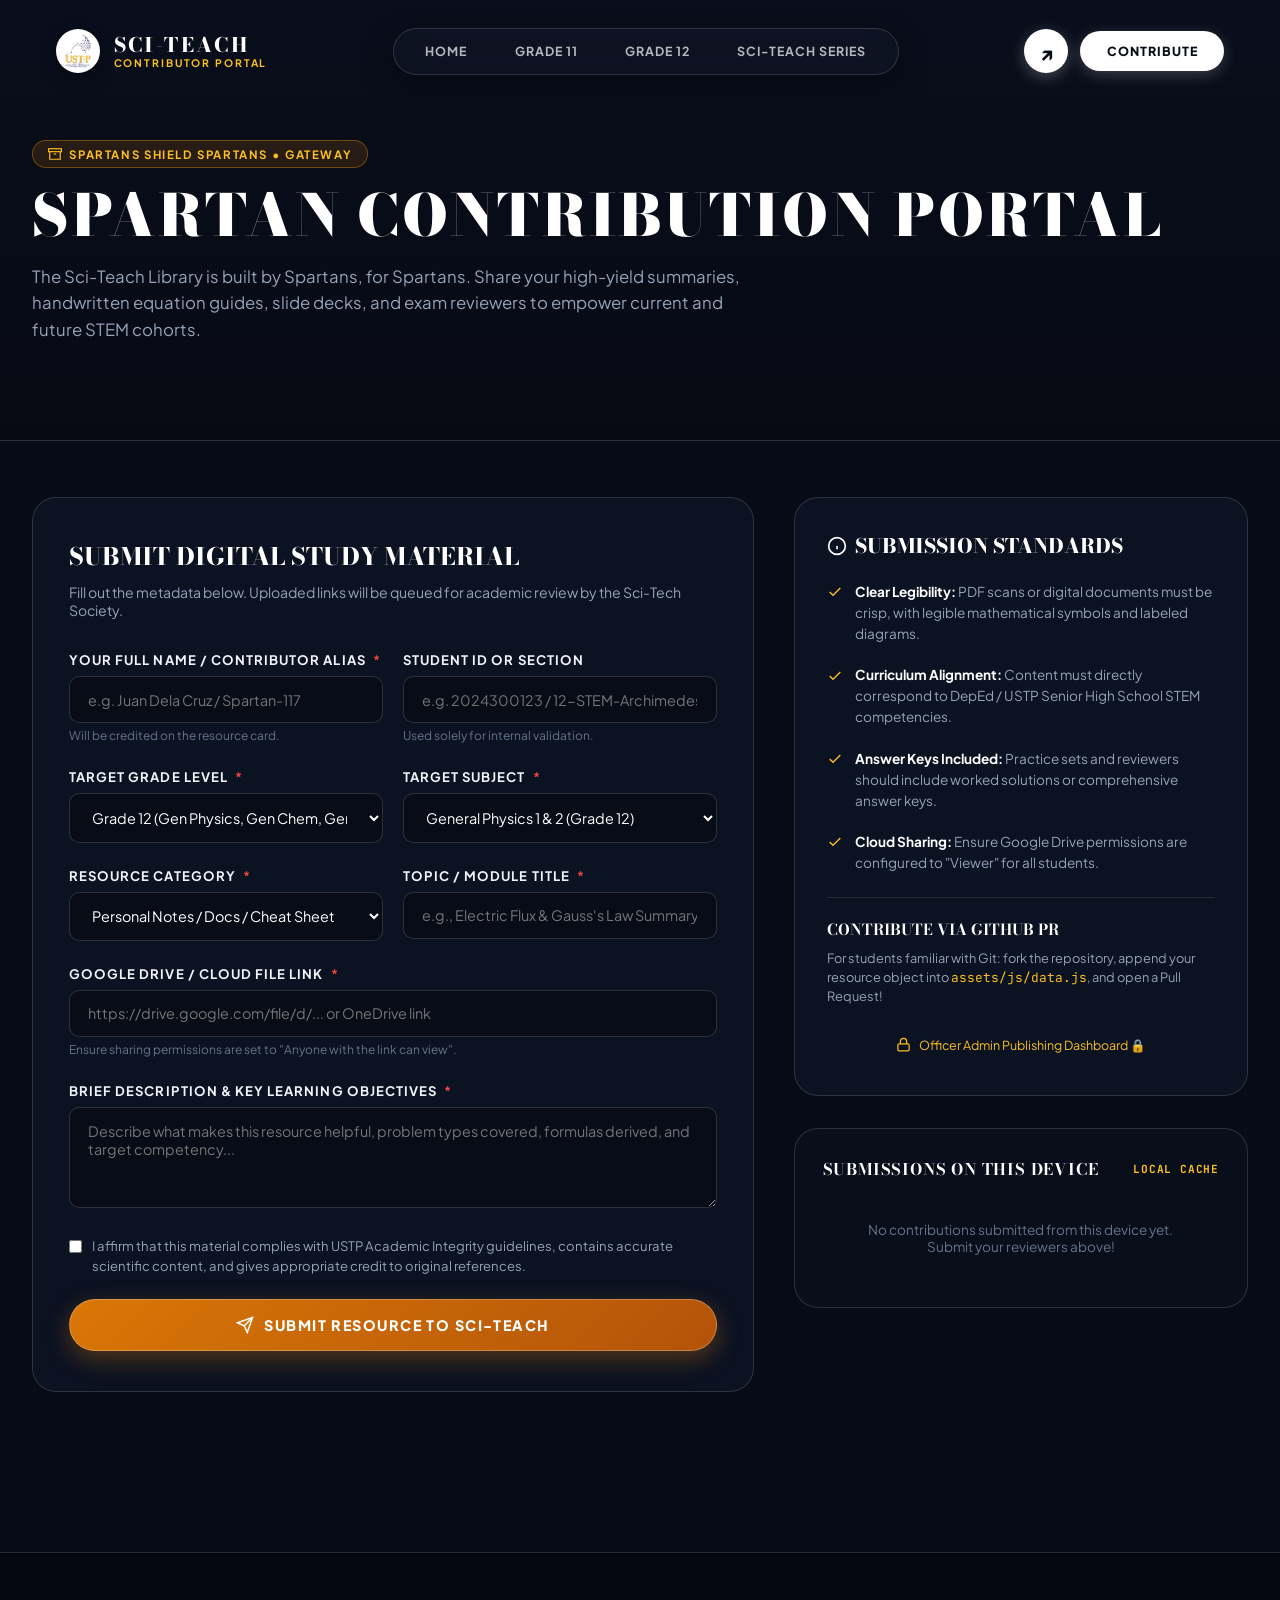
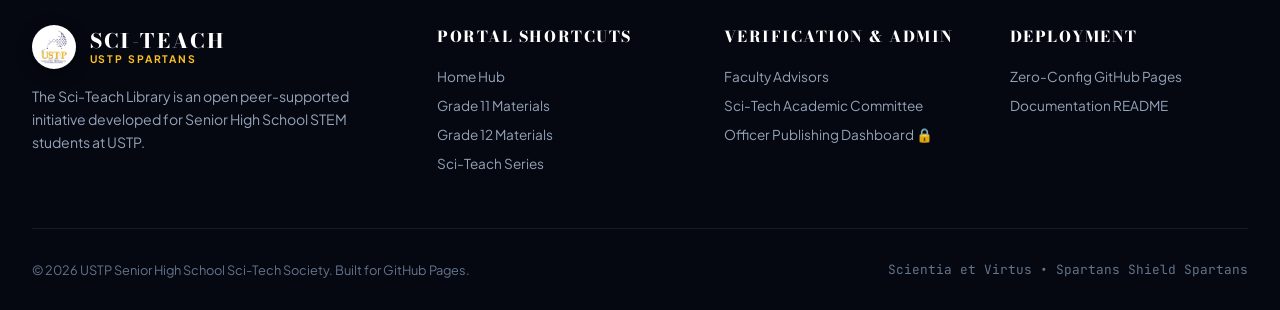
==== commit c2302931: "update: file architecture and new assets" ====
--- a/contribute.html
+++ b/contribute.html
@@ -253,9 +253,14 @@
               <h4 style="font-family: var(--font-serif); font-size: 0.95rem; color: #fff; margin-bottom: 0.5rem; text-transform: uppercase;">
                 Contribute via GitHub PR
               </h4>
-              <p style="font-size: 0.8rem; color: var(--text-muted); line-height: 1.5;">
+              <p style="font-size: 0.8rem; color: var(--text-muted); line-height: 1.5; margin-bottom: 1.25rem;">
                 For students familiar with Git: fork the repository, append your resource object into <code style="color: var(--theme-gold-light); font-family: var(--font-mono);">assets/js/data.js</code>, and open a Pull Request!
               </p>
+              
+              <a href="admin.html" class="btn-hero-secondary" style="display: flex; align-items: center; justify-content: center; gap: 0.5rem; padding: 0.65rem 1rem; font-size: 0.78rem; width: 100%; border-color: rgba(245, 158, 11, 0.4); color: var(--theme-gold-light);">
+                <svg width="15" height="15" viewBox="0 0 24 24" fill="none" stroke="currentColor" stroke-width="2"><rect x="3" y="11" width="18" height="11" rx="2" ry="2"></rect><path d="M7 11V7a5 5 0 0 1 10 0v4"></path></svg>
+                <span>Officer Admin Publishing Dashboard 🔒</span>
+              </a>
             </div>
           </div>
 
@@ -312,11 +317,11 @@
         </div>
 
         <div>
-          <h4 class="footer-col-title">Verification</h4>
+          <h4 class="footer-col-title">Verification & Admin</h4>
           <div class="footer-links">
             <a href="contribute.html">Faculty Advisors</a>
             <a href="contribute.html">Sci-Tech Academic Committee</a>
-            <a href="contribute.html">Formatting Standards</a>
+            <a href="admin.html">Officer Publishing Dashboard 🔒</a>
           </div>
         </div>
 
--- a/assets/css/style.css
+++ b/assets/css/style.css
@@ -370,7 +370,7 @@
 }
 
 /* ===================================================================
-   HERO COVER (EXACT SPARTAN LAYOUT REFERENCE)
+   HERO COVER (REVISED SPARTAN COMPOSITION WITH AMPLE NEGATIVE SPACE)
    =================================================================== */
 .hero-cinematic {
   position: relative;
@@ -378,40 +378,40 @@
   width: 100%;
   display: flex;
   align-items: center;
-  padding: calc(var(--header-height) + 3.5rem) 3.5rem 4rem;
+  padding: calc(var(--header-height) + 2rem) 3.5rem 4rem;
   overflow: hidden;
   background-color: #070b16;
 }
 
-/* Raw Spartan Warrior Backdrop (NO watermark / NO baked-in text) */
+/* Revised Library Hero Scene (High-Resolution Background Shifted Right for Negative Space) */
 .hero-backdrop {
   position: absolute;
   inset: 0;
   z-index: 1;
-  background-image: url('../images/spartan-raw.jpg');
+  background-image: url('../images/hero-library.png');
   background-size: cover;
-  background-position: center 25%;
+  background-position: 78% center;
   background-repeat: no-repeat;
 }
 
-/* Atmospheric Vignette & Contrast Control */
+/* Directional Navy Gradient: Deep luxury slate on the left to anchor the large typography, fading across the center */
 .hero-overlay {
   position: absolute;
   inset: 0;
   z-index: 2;
   background: 
     linear-gradient(to right, 
-      rgba(7, 11, 22, 0.88) 0%, 
-      rgba(7, 11, 22, 0.5) 32%, 
-      transparent 55%, 
-      rgba(7, 11, 22, 0.15) 80%,
-      rgba(7, 11, 22, 0.5) 100%
+      rgba(7, 12, 26, 0.94) 0%, 
+      rgba(7, 12, 26, 0.88) 32%, 
+      rgba(7, 12, 26, 0.65) 52%, 
+      rgba(7, 12, 26, 0.22) 72%, 
+      rgba(7, 12, 26, 0.38) 100%
     ),
     linear-gradient(to bottom, 
-      rgba(7, 11, 22, 0.45) 0%, 
-      transparent 35%, 
-      rgba(7, 11, 22, 0.85) 90%, 
-      #070a13 100%
+      rgba(7, 12, 26, 0.50) 0%, 
+      transparent 22%, 
+      transparent 68%, 
+      rgba(7, 10, 19, 0.96) 100%
     );
   pointer-events: none;
 }
@@ -424,191 +424,262 @@
   max-width: var(--container-max);
   margin: 0 auto;
   display: flex;
-  align-items: flex-end;
+  align-items: flex-start;
   justify-content: space-between;
   gap: 3rem;
-  min-height: calc(100vh - var(--header-height) - 7rem);
-}
-
-/* --- HERO LEFT: CINEMATIC SERIF HEADLINE & SUBTEXT (EXACT MATCH) --- */
+  min-height: calc(100vh - var(--header-height) - 4rem);
+  padding-top: 1.25rem;
+}
+
+/* --- HERO LEFT: DRAMATICALLY SCALED DOMINANT VISUAL ANCHOR --- */
 .hero-left-content {
   display: flex;
   flex-direction: column;
-  justify-content: flex-end;
-  max-width: 580px;
+  justify-content: flex-start;
+  width: 50%;
+  max-width: 680px;
+  margin-top: 0.5rem;
   margin-bottom: 2rem;
 }
 
-.hero-headline {
+.hero-title-group {
+  display: flex;
+  flex-direction: column;
+}
+
+/* Dramatically Scaled Dominant Main Headline */
+.hero-main-title {
   font-family: var(--font-serif);
-  font-size: clamp(3rem, 5.2vw, 4.6rem);
+  font-size: clamp(3.2rem, 5.2vw, 5.6rem);
+  font-weight: 900;
+  line-height: 0.98;
+  letter-spacing: -0.015em;
+  text-transform: uppercase;
+  color: #ffffff;
+  margin-bottom: 1.15rem;
+  text-shadow: 0 4px 25px rgba(0, 0, 0, 0.9);
+}
+
+/* Proportionally Scaled Slogan */
+.hero-slogan {
+  font-family: var(--font-serif);
+  font-size: clamp(1.45rem, 2.25vw, 2.35rem);
   font-weight: 800;
-  line-height: 1.02;
-  letter-spacing: 0.01em;
-  text-transform: uppercase;
-  color: #ffffff;
-  margin-bottom: 3.5rem;
-  text-shadow: 0 4px 25px rgba(0, 0, 0, 0.85);
+  line-height: 1.2;
+  letter-spacing: 0.04em;
+  text-transform: uppercase;
+  color: rgba(255, 255, 255, 0.92);
+  margin-bottom: 2.5rem;
+  text-shadow: 0 3px 18px rgba(0, 0, 0, 0.8);
 }
 
 .hero-dash {
   font-weight: 400;
-  color: rgba(255, 255, 255, 0.6);
-  margin-right: 0.25rem;
-}
-
-/* Thin Vertical Line Accent + Subtext Block (Exact Match) */
+  color: var(--theme-gold-light);
+  margin-right: 0.35rem;
+}
+
+/* Bold Vertical Accent + Doubled Body Text Paragraph */
 .hero-subtext-block {
   position: relative;
-  padding-left: 1.4rem;
-  max-width: 440px;
+  padding-left: 1.85rem;
+  max-width: 620px;
 }
 
 .hero-subtext-block::before {
   content: '';
   position: absolute;
   left: 0;
-  top: 3px;
-  bottom: 3px;
-  width: 1px;
-  background: rgba(255, 255, 255, 0.4);
-}
-
+  top: 6px;
+  bottom: 6px;
+  width: 3px;
+  border-radius: 2px;
+  background: linear-gradient(180deg, var(--theme-gold-light) 0%, rgba(255, 255, 255, 0.6) 100%);
+}
+
+/* Doubled Font Size for High Legibility (No Longer Small Caption Text) */
 .hero-subtext {
   font-family: var(--font-sans);
-  font-size: 0.88rem;
-  line-height: 1.6;
-  color: rgba(255, 255, 255, 0.75);
-}
-
-/* --- HERO RIGHT: FLOATING GLASS CARDS (EXACT MATCH) --- */
+  font-size: clamp(1.15rem, 1.5vw, 1.6rem);
+  line-height: 1.65;
+  font-weight: 500;
+  color: rgba(255, 255, 255, 0.9);
+  text-shadow: 0 2px 12px rgba(0, 0, 0, 0.7);
+}
+
+/* --- HERO RIGHT: SCALED IRIDESCENT LIQUID-GLASS CARD --- */
 .hero-floating-cards {
   display: flex;
   align-items: flex-end;
-  gap: 1.25rem;
-  margin-bottom: 1.5rem;
+  align-self: flex-end;
+  margin-bottom: 2rem;
+  margin-right: 1rem;
   flex-shrink: 0;
 }
 
-/* Card 1: Iridescent Holographic Card (Frosted over liquid silk) */
+/* Refined Iridescent Liquid-Glass Card (Scaled to Complement Larger Hero Text) */
 .hero-card-holo {
-  width: 270px;
-  height: 380px;
+  width: 345px;
+  min-height: 355px;
   border-radius: 26px;
-  background: linear-gradient(145deg, 
-    rgba(255, 255, 255, 0.2) 0%, 
-    rgba(255, 255, 255, 0.04) 40%, 
-    rgba(147, 197, 253, 0.12) 70%, 
-    rgba(216, 180, 254, 0.16) 100%
-  );
-  backdrop-filter: blur(16px);
-  -webkit-backdrop-filter: blur(16px);
-  border: 1px solid rgba(255, 255, 255, 0.28);
+  /* Ultra-translucent liquid-glass surface: faint cyan, silver, and warm-white */
+  background: 
+    radial-gradient(circle at 80% 20%, rgba(147, 197, 253, 0.14) 0%, transparent 55%),
+    radial-gradient(circle at 20% 80%, rgba(244, 214, 255, 0.10) 0%, transparent 60%),
+    linear-gradient(135deg, 
+      rgba(255, 255, 255, 0.10) 0%, 
+      rgba(255, 255, 255, 0.02) 40%, 
+      rgba(180, 220, 255, 0.05) 75%, 
+      rgba(255, 255, 255, 0.07) 100%
+    ),
+    rgba(10, 16, 30, 0.35);
+  /* Moderate blur with color saturation and brightness so background colors pop */
+  backdrop-filter: blur(14px) saturate(190%) brightness(104%);
+  -webkit-backdrop-filter: blur(14px) saturate(190%) brightness(104%);
+  /* Subtle cool-white border */
+  border: 1px solid rgba(255, 255, 255, 0.24);
+  /* Faint inner highlight along top and side edges + deep ambient drop shadow */
   box-shadow: 
-    0 25px 50px rgba(0, 0, 0, 0.5), 
-    inset 0 1px 1px rgba(255, 255, 255, 0.4),
-    0 0 35px rgba(168, 85, 247, 0.15);
-  padding: 1.65rem 1.45rem;
+    inset 0 1.5px 1px 0 rgba(255, 255, 255, 0.5),
+    inset 1px 0 1px 0 rgba(255, 255, 255, 0.15),
+    inset -1px 0 1px 0 rgba(255, 255, 255, 0.1),
+    inset 0 -1.5px 1.5px 0 rgba(147, 197, 253, 0.2),
+    0 25px 50px rgba(0, 0, 0, 0.45),
+    0 0 25px rgba(56, 189, 248, 0.12);
+  padding: 1.85rem 1.75rem;
   display: flex;
   flex-direction: column;
   justify-content: space-between;
   position: relative;
   overflow: hidden;
-  transition: transform 0.35s ease, box-shadow 0.35s ease;
-}
-
+  transition: transform 0.35s ease, box-shadow 0.35s ease, border-color 0.35s ease;
+}
+
+/* Flowing prismatic iridescent reflection overlay from generated wave texture */
 .hero-card-holo::before {
   content: '';
   position: absolute;
-  inset: -100%;
-  background: conic-gradient(
-    from 180deg at 50% 50%,
-    rgba(255, 255, 255, 0) 0deg,
-    rgba(255, 255, 255, 0.08) 60deg,
-    rgba(147, 197, 253, 0.15) 120deg,
-    rgba(244, 114, 182, 0.12) 180deg,
-    rgba(255, 255, 255, 0) 360deg
+  inset: 0;
+  border-radius: 26px;
+  background-image: url('../images/glass-iridescent.png');
+  background-size: cover;
+  background-position: center;
+  mix-blend-mode: screen;
+  opacity: 0.5;
+  pointer-events: none;
+  transition: opacity 0.35s ease, transform 0.5s ease;
+}
+
+/* Localized specular prism rim along the top edge */
+.hero-card-holo::after {
+  content: '';
+  position: absolute;
+  top: 0;
+  left: 12%;
+  right: 20%;
+  height: 1.5px;
+  background: linear-gradient(90deg, 
+    transparent 0%, 
+    rgba(255, 255, 255, 0.95) 25%, 
+    rgba(147, 197, 253, 0.9) 55%, 
+    rgba(244, 214, 255, 0.8) 80%, 
+    transparent 100%
   );
-  filter: blur(20px);
   pointer-events: none;
-  animation: rotateSheen 12s linear infinite;
-}
-
-@keyframes rotateSheen {
-  0% { transform: rotate(0deg); }
-  100% { transform: rotate(360deg); }
 }
 
 .hero-card-holo:hover {
   transform: translateY(-6px);
-  box-shadow: 0 30px 60px rgba(0, 0, 0, 0.65), 0 0 45px rgba(147, 197, 253, 0.25);
-}
-
-.holo-shield-badge {
-  width: 40px;
-  height: 40px;
-  border-radius: 50%;
-  background: rgba(255, 255, 255, 0.18);
-  border: 1px solid rgba(255, 255, 255, 0.35);
-  display: flex;
-  align-items: center;
-  justify-content: center;
-  color: #fff;
-  box-shadow: 0 4px 15px rgba(0, 0, 0, 0.25);
+  border-color: rgba(255, 255, 255, 0.38);
+  box-shadow: 
+    inset 0 1.5px 1px rgba(255, 255, 255, 0.6),
+    0 30px 60px rgba(0, 0, 0, 0.55), 
+    0 0 35px rgba(147, 197, 253, 0.25);
+}
+
+.hero-card-holo:hover::before {
+  opacity: 0.72;
+  transform: scale(1.03);
+}
+
+.holo-card-top {
+  display: flex;
+  align-items: center;
+  justify-content: space-between;
+  margin-bottom: 1rem;
   position: relative;
   z-index: 2;
 }
 
+.holo-shield-badge {
+  width: 44px;
+  height: 44px;
+  border-radius: 50%;
+  background: rgba(255, 255, 255, 0.14);
+  border: 1px solid rgba(255, 255, 255, 0.28);
+  display: flex;
+  align-items: center;
+  justify-content: center;
+  color: #fff;
+  box-shadow: 0 4px 15px rgba(0, 0, 0, 0.2);
+}
+
+.holo-badge-pill {
+  font-size: 0.72rem;
+  font-weight: 700;
+  letter-spacing: 0.12em;
+  color: var(--theme-gold-light);
+  background: rgba(255, 255, 255, 0.08);
+  padding: 0.3rem 0.75rem;
+  border-radius: var(--radius-full);
+  border: 1px solid rgba(255, 255, 255, 0.12);
+  text-transform: uppercase;
+}
+
+.holo-card-center {
+  position: relative;
+  z-index: 2;
+  margin: 0.75rem 0;
+}
+
 .holo-title {
   font-family: var(--font-serif);
-  font-size: 1.15rem;
+  font-size: 1.4rem;
   font-weight: 800;
-  line-height: 1.18;
-  letter-spacing: 0.03em;
+  line-height: 1.15;
+  letter-spacing: 0.04em;
   text-transform: uppercase;
   color: #ffffff;
   margin-bottom: 0.65rem;
   text-shadow: 0 2px 10px rgba(0, 0, 0, 0.6);
+}
+
+.holo-desc {
+  font-size: 0.88rem;
+  line-height: 1.6;
+  color: rgba(255, 255, 255, 0.9);
+}
+
+/* Card Footer with smaller text */
+.holo-card-footer {
+  padding-top: 0.85rem;
+  border-top: 1px solid rgba(255, 255, 255, 0.15);
+  margin-top: 0.75rem;
   position: relative;
   z-index: 2;
 }
 
-.holo-desc {
-  font-size: 0.72rem;
-  line-height: 1.5;
-  color: rgba(255, 255, 255, 0.85);
-  position: relative;
-  z-index: 2;
-}
-
-/* Card 2: Spartan Golden Helmet Card (Exact Crop from Mockup) */
-.hero-card-helmet {
-  width: 175px;
-  height: 240px;
-  border-radius: 26px;
-  background: rgba(8, 12, 22, 0.88);
-  border: 1px solid rgba(255, 255, 255, 0.18);
-  box-shadow: 0 20px 45px rgba(0, 0, 0, 0.6), inset 0 1px 0 rgba(255, 255, 255, 0.15);
-  overflow: hidden;
-  display: flex;
-  align-items: center;
-  justify-content: center;
-  transition: transform 0.35s ease;
-  flex-shrink: 0;
-}
-
-.hero-card-helmet:hover {
-  transform: translateY(-6px);
-  border-color: rgba(255, 255, 255, 0.35);
-  box-shadow: 0 25px 50px rgba(0, 0, 0, 0.7);
-}
-
-.hero-card-helmet img {
-  width: 100%;
-  height: 100%;
-  object-fit: cover;
-  border-radius: 24px;
-}
+.holo-footer-text {
+  font-size: 0.68rem;
+  font-weight: 700;
+  letter-spacing: 0.12em;
+  color: rgba(255, 255, 255, 0.78);
+  text-transform: uppercase;
+  font-family: var(--font-sans);
+  display: block;
+}
+
+
 
 /* ===================================================================
    SECTION HEADINGS & BADGES
@@ -1942,25 +2013,36 @@
     padding: calc(var(--header-height) + 1.5rem) 1.5rem 3.5rem;
   }
 
-  .hero-headline {
-    font-size: 2.8rem;
-    margin-bottom: 2rem;
+  .hero-main-title {
+    font-size: clamp(2.4rem, 6.5vw, 3.4rem);
+    line-height: 1.02;
+    margin-bottom: 0.75rem;
+  }
+
+  .hero-slogan {
+    font-size: clamp(1.2rem, 3.5vw, 1.65rem);
+    margin-bottom: 1.85rem;
+  }
+
+  .hero-subtext {
+    font-size: clamp(1.05rem, 2.5vw, 1.25rem);
+  }
+
+  .hero-left-content {
+    width: 100%;
+    max-width: 100%;
   }
 
   .hero-floating-cards {
+    width: 100%;
+    margin-right: 0;
     flex-wrap: wrap;
-    width: 100%;
   }
 
   .hero-card-holo {
     width: 100%;
-    max-width: 320px;
-    height: 320px;
-  }
-
-  .hero-card-helmet {
-    width: 160px;
-    height: 220px;
+    max-width: 360px;
+    min-height: auto;
   }
 
   .contribute-grid {
@@ -1973,12 +2055,24 @@
 }
 
 @media (max-width: 580px) {
-  .hero-headline {
-    font-size: 2.3rem;
+  .hero-main-title {
+    font-size: 2.15rem;
+    line-height: 1.05;
+  }
+
+  .hero-slogan {
+    font-size: 1.1rem;
+    margin-bottom: 1.5rem;
+  }
+
+  .hero-subtext {
+    font-size: 1rem;
+    line-height: 1.6;
   }
 
   .hero-subtext-block {
     max-width: 100%;
+    padding-left: 1.25rem;
   }
 
   .hero-floating-cards {
@@ -1986,8 +2080,7 @@
     align-items: flex-start;
   }
 
-  .hero-card-holo,
-  .hero-card-helmet {
+  .hero-card-holo {
     width: 100%;
     max-width: 100%;
   }
